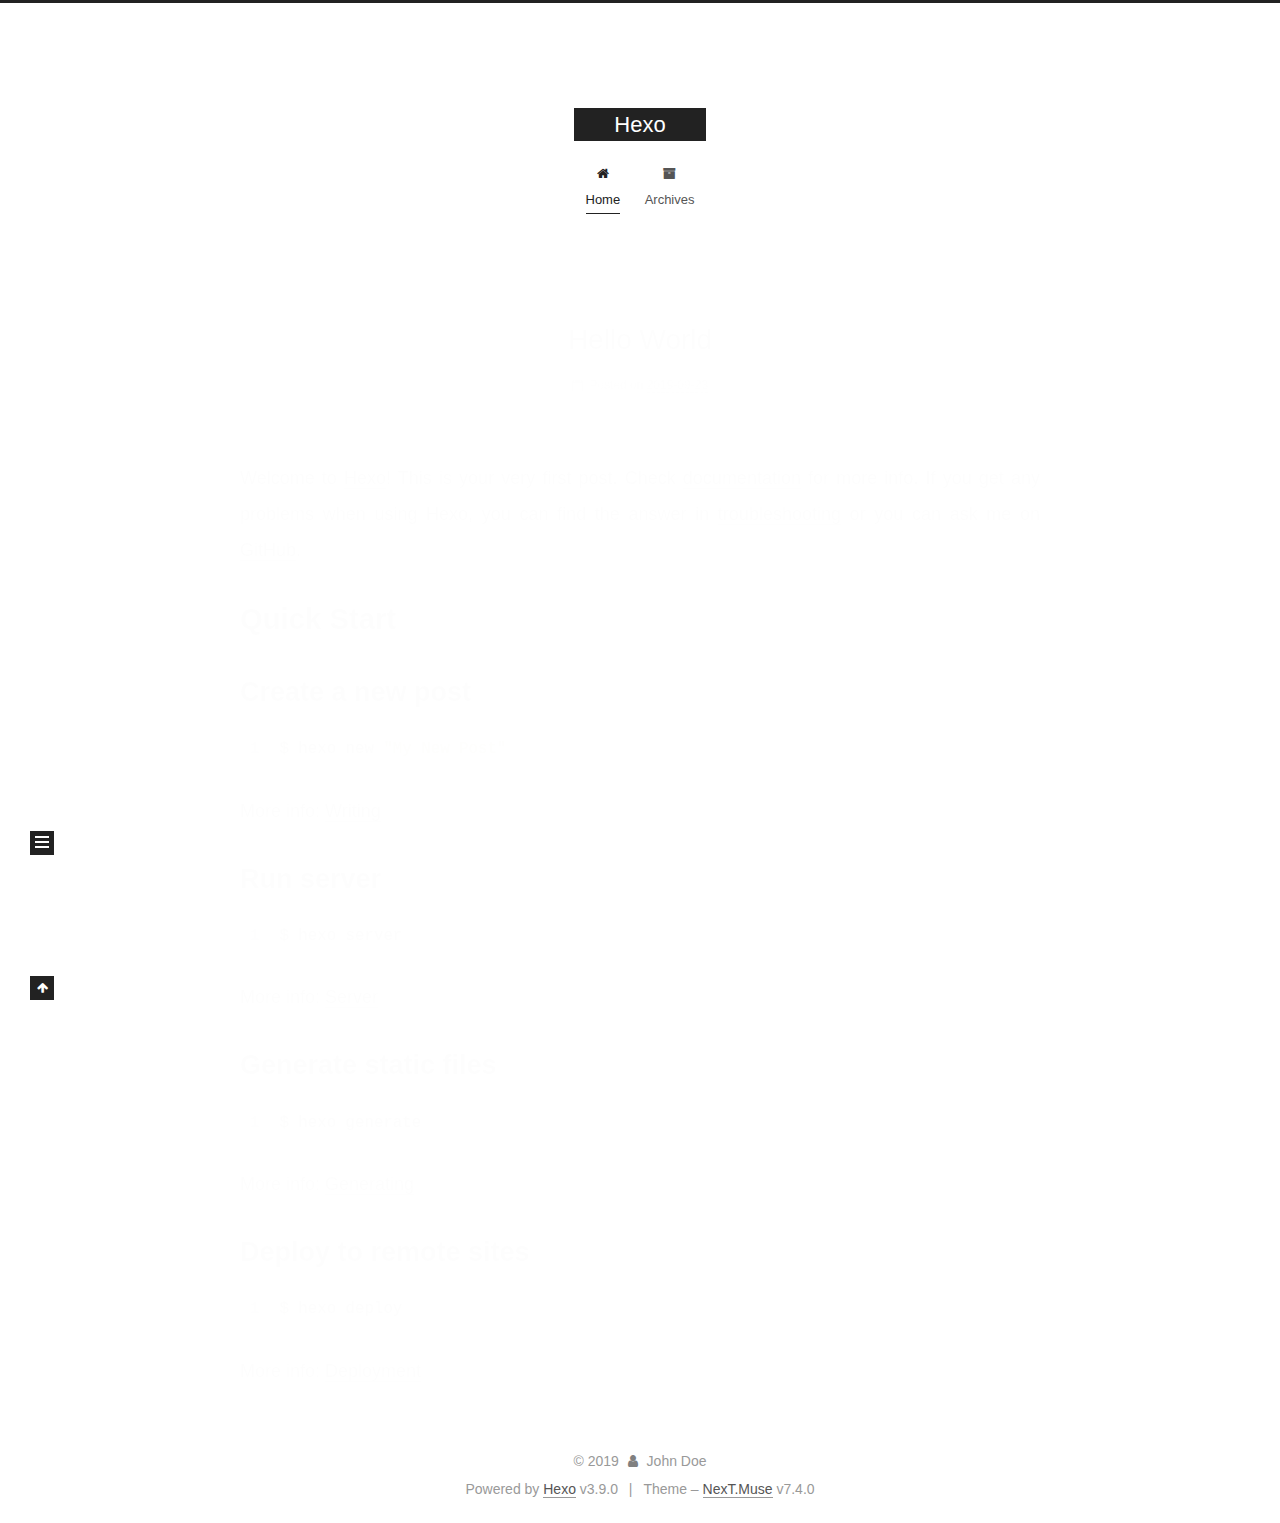
==== index.html @ 2bc9e8cb "Site updated: 2019-09-23 10:33:51" ====
<!DOCTYPE html>





<html lang="en">
<head>
  <meta charset="UTF-8">
<meta name="viewport" content="width=device-width, initial-scale=1, maximum-scale=2">
<meta name="theme-color" content="#222">
<meta name="generator" content="Hexo 3.9.0">
  <link rel="apple-touch-icon" sizes="180x180" href="/images/apple-touch-icon-next.png?v=7.4.0">
  <link rel="icon" type="image/png" sizes="32x32" href="/images/favicon-32x32-next.png?v=7.4.0">
  <link rel="icon" type="image/png" sizes="16x16" href="/images/favicon-16x16-next.png?v=7.4.0">
  <link rel="mask-icon" href="/images/logo.svg?v=7.4.0" color="#222">

<link rel="stylesheet" href="/css/main.css?v=7.4.0">


<link rel="stylesheet" href="/lib/font-awesome/css/font-awesome.min.css?v=4.7.0">


<script id="hexo-configurations">
  var NexT = window.NexT || {};
  var CONFIG = {
    root: '/',
    scheme: 'Muse',
    version: '7.4.0',
    exturl: false,
    sidebar: {"position":"left","display":"post","offset":12,"onmobile":false},
    copycode: {"enable":false,"show_result":false,"style":null},
    back2top: {"enable":true,"sidebar":false,"scrollpercent":false},
    bookmark: {"enable":false,"color":"#222","save":"auto"},
    fancybox: false,
    mediumzoom: false,
    lazyload: false,
    pangu: false,
    algolia: {
      appID: '',
      apiKey: '',
      indexName: '',
      hits: {"per_page":10},
      labels: {"input_placeholder":"Search for Posts","hits_empty":"We didn't find any results for the search: ${query}","hits_stats":"${hits} results found in ${time} ms"}
    },
    localsearch: {"enable":false,"trigger":"auto","top_n_per_article":1,"unescape":false,"preload":false},
    path: '',
    motion: {"enable":true,"async":false,"transition":{"post_block":"fadeIn","post_header":"slideDownIn","post_body":"slideDownIn","coll_header":"slideLeftIn","sidebar":"slideUpIn"}},
    translation: {
      copy_button: 'Copy',
      copy_success: 'Copied',
      copy_failure: 'Copy failed'
    },
    sidebarPadding: 40
  };
</script>

  <meta property="og:type" content="website">
<meta property="og:title" content="Hexo">
<meta property="og:url" content="http://yoursite.com/index.html">
<meta property="og:site_name" content="Hexo">
<meta property="og:locale" content="en">
<meta name="twitter:card" content="summary">
<meta name="twitter:title" content="Hexo">
  <link rel="canonical" href="http://yoursite.com/">


<script id="page-configurations">
  // https://hexo.io/docs/variables.html
  CONFIG.page = {
    sidebar: "",
    isHome: true,
    isPost: false,
    isPage: false,
    isArchive: false
  };
</script>

  <title>Hexo</title>
  








  <noscript>
  <style>
  .use-motion .brand,
  .use-motion .menu-item,
  .sidebar-inner,
  .use-motion .post-block,
  .use-motion .pagination,
  .use-motion .comments,
  .use-motion .post-header,
  .use-motion .post-body,
  .use-motion .collection-header { opacity: initial; }

  .use-motion .logo,
  .use-motion .site-title,
  .use-motion .site-subtitle {
    opacity: initial;
    top: initial;
  }

  .use-motion .logo-line-before i { left: initial; }
  .use-motion .logo-line-after i { right: initial; }
  </style>
</noscript>

</head>

<body itemscope itemtype="http://schema.org/WebPage" lang="en">
  <div class="container use-motion">
    <div class="headband"></div>

    <header id="header" class="header" itemscope itemtype="http://schema.org/WPHeader">
      <div class="header-inner"><div class="site-brand-container">
  <div class="site-meta">

    <div>
      <a href="/" class="brand" rel="start">
        <span class="logo-line-before"><i></i></span>
        <span class="site-title">Hexo</span>
        <span class="logo-line-after"><i></i></span>
      </a>
    </div>
  </div>

  <div class="site-nav-toggle">
    <button aria-label="Toggle navigation bar">
      <span class="btn-bar"></span>
      <span class="btn-bar"></span>
      <span class="btn-bar"></span>
    </button>
  </div>
</div>


<nav class="site-nav">
  
  <ul id="menu" class="menu">
      
      
      
        
        <li class="menu-item menu-item-home">
      
    

    <a href="/" rel="section"><i class="menu-item-icon fa fa-fw fa-home"></i> <br>Home</a>

  </li>
      
      
      
        
        <li class="menu-item menu-item-archives">
      
    

    <a href="/archives/" rel="section"><i class="menu-item-icon fa fa-fw fa-archive"></i> <br>Archives</a>

  </li>
  </ul>

    

</nav>
</div>
    </header>

    
  <div class="back-to-top">
    <i class="fa fa-arrow-up"></i>
    <span>0%</span>
  </div>


    <main id="main" class="main">
      <div class="main-inner">
        <div class="content-wrap">
          <div id="content" class="content">
            
  <div id="posts" class="posts-expand">
        <article itemscope itemtype="http://schema.org/Article">
  
  
  
  <div class="post-block home">
    <link itemprop="mainEntityOfPage" href="http://yoursite.com/2019/09/23/hello-world/">

    <span hidden itemprop="author" itemscope itemtype="http://schema.org/Person">
      <meta itemprop="name" content="John Doe">
      <meta itemprop="description" content="">
      <meta itemprop="image" content="/images/avatar.gif">
    </span>

    <span hidden itemprop="publisher" itemscope itemtype="http://schema.org/Organization">
      <meta itemprop="name" content="Hexo">
    </span>
      <header class="post-header">
        <h1 class="post-title" itemprop="name headline">
            
            <a href="/2019/09/23/hello-world/" class="post-title-link" itemprop="url">Hello World</a>
          
        </h1>

        <div class="post-meta">
            <span class="post-meta-item">
              <span class="post-meta-item-icon">
                <i class="fa fa-calendar-o"></i>
              </span>
              <span class="post-meta-item-text">Posted on</span>

              
                
              

              <time title="Created: 2019-09-23 09:35:13" itemprop="dateCreated datePublished" datetime="2019-09-23T09:35:13+08:00">2019-09-23</time>
            </span>
          

          

        </div>
      </header>

    
    
    
    <div class="post-body" itemprop="articleBody">

      
          <p>Welcome to <a href="https://hexo.io/" target="_blank" rel="noopener">Hexo</a>! This is your very first post. Check <a href="https://hexo.io/docs/" target="_blank" rel="noopener">documentation</a> for more info. If you get any problems when using Hexo, you can find the answer in <a href="https://hexo.io/docs/troubleshooting.html" target="_blank" rel="noopener">troubleshooting</a> or you can ask me on <a href="https://github.com/hexojs/hexo/issues" target="_blank" rel="noopener">GitHub</a>.</p>
<h2 id="Quick-Start"><a href="#Quick-Start" class="headerlink" title="Quick Start"></a>Quick Start</h2><h3 id="Create-a-new-post"><a href="#Create-a-new-post" class="headerlink" title="Create a new post"></a>Create a new post</h3><figure class="highlight bash"><table><tr><td class="gutter"><pre><span class="line">1</span><br></pre></td><td class="code"><pre><span class="line">$ hexo new <span class="string">"My New Post"</span></span><br></pre></td></tr></table></figure>

<p>More info: <a href="https://hexo.io/docs/writing.html" target="_blank" rel="noopener">Writing</a></p>
<h3 id="Run-server"><a href="#Run-server" class="headerlink" title="Run server"></a>Run server</h3><figure class="highlight bash"><table><tr><td class="gutter"><pre><span class="line">1</span><br></pre></td><td class="code"><pre><span class="line">$ hexo server</span><br></pre></td></tr></table></figure>

<p>More info: <a href="https://hexo.io/docs/server.html" target="_blank" rel="noopener">Server</a></p>
<h3 id="Generate-static-files"><a href="#Generate-static-files" class="headerlink" title="Generate static files"></a>Generate static files</h3><figure class="highlight bash"><table><tr><td class="gutter"><pre><span class="line">1</span><br></pre></td><td class="code"><pre><span class="line">$ hexo generate</span><br></pre></td></tr></table></figure>

<p>More info: <a href="https://hexo.io/docs/generating.html" target="_blank" rel="noopener">Generating</a></p>
<h3 id="Deploy-to-remote-sites"><a href="#Deploy-to-remote-sites" class="headerlink" title="Deploy to remote sites"></a>Deploy to remote sites</h3><figure class="highlight bash"><table><tr><td class="gutter"><pre><span class="line">1</span><br></pre></td><td class="code"><pre><span class="line">$ hexo deploy</span><br></pre></td></tr></table></figure>

<p>More info: <a href="https://hexo.io/docs/deployment.html" target="_blank" rel="noopener">Deployment</a></p>

        
      
    </div>

    
    
    
      <footer class="post-footer">
          <div class="post-eof"></div>
        
      </footer>
  </div>
  
  
  
  </article>

    
  </div>

  


          </div>
          

        </div>
          
  
  <div class="sidebar-toggle">
    <div class="sidebar-toggle-line-wrap">
      <span class="sidebar-toggle-line sidebar-toggle-line-first"></span>
      <span class="sidebar-toggle-line sidebar-toggle-line-middle"></span>
      <span class="sidebar-toggle-line sidebar-toggle-line-last"></span>
    </div>
  </div>

  <aside class="sidebar">
    <div class="sidebar-inner">

      <ul class="sidebar-nav motion-element">
        <li class="sidebar-nav-toc">
          Table of Contents
        </li>
        <li class="sidebar-nav-overview">
          Overview
        </li>
      </ul>

      <!--noindex-->
      <div class="post-toc-wrap sidebar-panel">
      </div>
      <!--/noindex-->

      <div class="site-overview-wrap sidebar-panel">
        <div class="site-author motion-element" itemprop="author" itemscope itemtype="http://schema.org/Person">
  <p class="site-author-name" itemprop="name">John Doe</p>
  <div class="site-description" itemprop="description"></div>
</div>
  <nav class="site-state motion-element">
      <div class="site-state-item site-state-posts">
        
          <a href="/archives/">
        
          <span class="site-state-item-count">1</span>
          <span class="site-state-item-name">posts</span>
        </a>
      </div>
    
  </nav>



      </div>

    </div>
  </aside>
  <div id="sidebar-dimmer"></div>


      </div>
    </main>

    <footer id="footer" class="footer">
      <div class="footer-inner">
        <div class="copyright">&copy; <span itemprop="copyrightYear">2019</span>
  <span class="with-love" id="animate">
    <i class="fa fa-user"></i>
  </span>
  <span class="author" itemprop="copyrightHolder">John Doe</span>
</div>
  <div class="powered-by">Powered by <a href="https://hexo.io" class="theme-link" rel="noopener" target="_blank">Hexo</a> v3.9.0</div>
  <span class="post-meta-divider">|</span>
  <div class="theme-info">Theme – <a href="https://theme-next.org" class="theme-link" rel="noopener" target="_blank">NexT.Muse</a> v7.4.0</div>

        












        
      </div>
    </footer>
  </div>

  


  <script src="/lib/anime.min.js?v=3.1.0"></script>
  <script src="/lib/velocity/velocity.min.js?v=1.2.1"></script>
  <script src="/lib/velocity/velocity.ui.min.js?v=1.2.1"></script>
<script src="/js/utils.js?v=7.4.0"></script><script src="/js/motion.js?v=7.4.0"></script>
<script src="/js/schemes/muse.js?v=7.4.0"></script>
<script src="/js/next-boot.js?v=7.4.0"></script>



  





















  

  

  

</body>
</html>
---- css/main.css ----
html {
  line-height: 1.15; /* 1 */
  -webkit-text-size-adjust: 100%; /* 2 */
}
body {
  margin: 0;
}
main {
  display: block;
}
h1 {
  font-size: 2em;
  margin: 0.67em 0;
}
hr {
  box-sizing: content-box; /* 1 */
  height: 0; /* 1 */
  overflow: visible; /* 2 */
}
pre {
  font-family: monospace, monospace; /* 1 */
  font-size: 1em; /* 2 */
}
a {
  background-color: transparent;
}
abbr[title] {
  border-bottom: none; /* 1 */
  text-decoration: underline; /* 2 */
  text-decoration: underline dotted; /* 2 */
}
b,
strong {
  font-weight: bolder;
}
code,
kbd,
samp {
  font-family: monospace, monospace; /* 1 */
  font-size: 1em; /* 2 */
}
small {
  font-size: 80%;
}
sub,
sup {
  font-size: 75%;
  line-height: 0;
  position: relative;
  vertical-align: baseline;
}
sub {
  bottom: -0.25em;
}
sup {
  top: -0.5em;
}
img {
  border-style: none;
}
button,
input,
optgroup,
select,
textarea {
  font-family: inherit; /* 1 */
  font-size: 100%; /* 1 */
  line-height: 1.15; /* 1 */
  margin: 0; /* 2 */
}
button,
input {
/* 1 */
  overflow: visible;
}
button,
select {
/* 1 */
  text-transform: none;
}
button,
[type='button'],
[type='reset'],
[type='submit'] {
  -webkit-appearance: button;
}
button::-moz-focus-inner,
[type='button']::-moz-focus-inner,
[type='reset']::-moz-focus-inner,
[type='submit']::-moz-focus-inner {
  border-style: none;
  padding: 0;
}
button:-moz-focusring,
[type='button']:-moz-focusring,
[type='reset']:-moz-focusring,
[type='submit']:-moz-focusring {
  outline: 1px dotted ButtonText;
}
fieldset {
  padding: 0.35em 0.75em 0.625em;
}
legend {
  box-sizing: border-box; /* 1 */
  color: inherit; /* 2 */
  display: table; /* 1 */
  max-width: 100%; /* 1 */
  padding: 0; /* 3 */
  white-space: normal; /* 1 */
}
progress {
  vertical-align: baseline;
}
textarea {
  overflow: auto;
}
[type='checkbox'],
[type='radio'] {
  box-sizing: border-box; /* 1 */
  padding: 0; /* 2 */
}
[type='number']::-webkit-inner-spin-button,
[type='number']::-webkit-outer-spin-button {
  height: auto;
}
[type='search'] {
  outline-offset: -2px; /* 2 */
  -webkit-appearance: textfield; /* 1 */
}
[type='search']::-webkit-search-decoration {
  -webkit-appearance: none;
}
::-webkit-file-upload-button {
  font: inherit; /* 2 */
  -webkit-appearance: button; /* 1 */
}
details {
  display: block;
}
summary {
  display: list-item;
}
template {
  display: none;
}
[hidden] {
  display: none;
}
::selection {
  background: #262a30;
  color: #fff;
}
body {
  background: #fff;
  color: #555;
  font-family: 'Lato', "PingFang SC", "Microsoft YaHei", sans-serif;
  font-size: 1em;
  line-height: 2;
}
@media (max-width: 991px) {
  body {
    padding-right: 0;
  }
}
h1,
h2,
h3,
h4,
h5,
h6 {
  font-family: 'Lato', "PingFang SC", "Microsoft YaHei", sans-serif;
  font-weight: bold;
  line-height: 1.5;
  margin: 20px 0 15px;
  padding: 0;
}
h1 {
  font-size: 1.75em;
}
h2 {
  font-size: 1.625em;
}
h3 {
  font-size: 1.5em;
}
h4 {
  font-size: 1.375em;
}
h5 {
  font-size: 1.25em;
}
h6 {
  font-size: 1.125em;
}
p {
  margin: 0 0 20px 0;
}
a,
span.exturl {
  overflow-wrap: break-word;
  word-wrap: break-word;
  background-color: transparent;
  border-bottom: 1px solid #999;
  color: #555;
  outline: none;
  text-decoration: none;
  cursor: pointer;
}
a:hover,
span.exturl:hover {
  border-bottom-color: #222;
  color: #222;
}
iframe,
img,
video {
  display: block;
  margin-left: auto;
  margin-right: auto;
  max-width: 100%;
}
hr {
  background-color: #ddd;
  background-image: repeating-linear-gradient(-45deg, #fff, #fff 4px, transparent 4px, transparent 8px);
  border: 0;
  height: 3px;
  margin: 40px 0;
}
blockquote {
  border-left: 4px solid #ddd;
  color: #666;
  margin: 0;
  padding: 0 15px;
}
blockquote cite::before {
  content: '-';
  padding: 0 5px;
}
dt {
  font-weight: 700;
}
dd {
  margin: 0;
  padding: 0;
}
kbd {
  background-color: #f9f9f9;
  background-image: linear-gradient(top, #eee, #fff, #eee);
  border: 1px solid #ccc;
  border-radius: 0.2em;
  box-shadow: 0.1em 0.1em 0.2em rgba(0,0,0,0.1);
  font-family: inherit;
  padding: 0.1em 0.3em;
  white-space: nowrap;
}
.text-left {
  text-align: left;
}
.text-center {
  text-align: center;
}
.text-right {
  text-align: right;
}
.text-justify {
  text-align: justify;
}
.text-nowrap {
  white-space: nowrap;
}
.text-lowercase {
  text-transform: lowercase;
}
.text-uppercase {
  text-transform: uppercase;
}
.text-capitalize {
  text-transform: capitalize;
}
.center-block {
  display: block;
  margin-left: auto;
  margin-right: auto;
}
.clearfix::before,
.clearfix::after {
  content: ' ';
  display: table;
}
.clearfix::after {
  clear: both;
}
.pullquote {
  width: 45%;
}
.pullquote.left {
  float: left;
  margin-left: 5px;
  margin-right: 10px;
}
.pullquote.right {
  float: right;
  margin-left: 10px;
  margin-right: 5px;
}
.translation {
  color: #999;
  font-size: 0.875em;
  margin-top: -20px;
}
.table-container {
  -webkit-overflow-scrolling: touch;
  overflow: auto;
}
table {
  border-collapse: collapse;
  border-spacing: 0;
  font-size: 0.875em;
  margin: 0 0 20px 0;
  width: 100%;
}
table > tbody > tr:nth-of-type(odd) {
  background-color: #f9f9f9;
}
table > tbody > tr:hover {
  background-color: #f5f5f5;
}
caption,
th,
td {
  font-weight: normal;
  padding: 8px;
  text-align: left;
  vertical-align: middle;
}
th,
td {
  border: 1px solid #ddd;
  border-bottom: 3px solid #ddd;
}
th {
  font-weight: 700;
  padding-bottom: 10px;
}
td {
  border-bottom-width: 1px;
}
html,
body {
  height: 100%;
}
.container {
  min-height: 100%;
  position: relative;
}
.header-inner {
  margin: 0 auto;
  padding: 100px 0 70px;
  width: 700px;
}
@media (min-width: 1200px) {
  .container .header-inner {
    width: 800px;
  }
}
@media (min-width: 1600px) {
  .container .header-inner {
    width: 900px;
  }
}
.main-inner {
  margin: 0 auto;
  width: 700px;
}
@media (min-width: 1200px) {
  .container .main-inner {
    width: 800px;
  }
}
@media (min-width: 1600px) {
  .container .main-inner {
    width: 900px;
  }
}
.footer {
  padding: 20px 0;
}
.footer-inner {
  box-sizing: border-box;
  margin: 0 auto;
  width: 700px;
}
@media (min-width: 1200px) {
  .container .footer-inner {
    width: 800px;
  }
}
@media (min-width: 1600px) {
  .container .footer-inner {
    width: 900px;
  }
}
pre,
.highlight {
  background: #f7f7f7;
  color: #4d4d4c;
  line-height: 1.6;
  margin: 0 auto 20px;
}
pre,
code {
  font-family: consolas, Menlo, "PingFang SC", "Microsoft YaHei", monospace;
}
code {
  overflow-wrap: break-word;
  word-wrap: break-word;
  background: #eee;
  border-radius: 3px;
  color: #555;
  padding: 2px 4px;
}
pre {
  overflow: auto;
  padding: 10px;
}
pre code {
  background: none;
  color: #4d4d4c;
  font-size: 0.875em;
  padding: 0;
  text-shadow: none;
}
.highlight *::selection {
  background: #d6d6d6;
}
.highlight pre {
  border: 0;
  margin: 0;
  padding: 10px 0;
}
.highlight table {
  border: 0;
  margin: 0;
  width: auto;
}
.highlight td {
  border: 0;
  padding: 0;
}
.highlight figcaption {
  background: #eee;
  border-bottom: 1px solid #e9e9e9;
  color: #4d4d4c;
  line-height: 1em;
  margin: 0;
  padding: 0.5em;
}
.highlight figcaption::before,
.highlight figcaption::after {
  content: ' ';
  display: table;
}
.highlight figcaption::after {
  clear: both;
}
.highlight figcaption a {
  color: #4d4d4c;
  float: right;
}
.highlight figcaption a:hover {
  border-bottom-color: #4d4d4c;
}
.highlight .gutter pre {
  background-color: #eff2f3;
  color: #869194;
  padding-left: 10px;
  padding-right: 10px;
  text-align: right;
}
.highlight .code pre {
  background-color: #f7f7f7;
  padding-left: 10px;
  width: 100%;
}
.gutter {
  -moz-user-select: none;
  -ms-user-select: none;
  -webkit-user-select: none;
  user-select: none;
}
.gist table {
  width: auto;
}
.gist table td {
  border: 0;
}
pre .deletion {
  background: #fdd;
}
pre .addition {
  background: #dfd;
}
pre .meta {
  color: #eab700;
  -moz-user-select: none;
  -ms-user-select: none;
  -webkit-user-select: none;
  user-select: none;
}
pre .comment {
  color: #8e908c;
}
pre .variable,
pre .attribute,
pre .tag,
pre .name,
pre .regexp,
pre .ruby .constant,
pre .xml .tag .title,
pre .xml .pi,
pre .xml .doctype,
pre .html .doctype,
pre .css .id,
pre .css .class,
pre .css .pseudo {
  color: #c82829;
}
pre .number,
pre .preprocessor,
pre .built_in,
pre .builtin-name,
pre .literal,
pre .params,
pre .constant,
pre .command {
  color: #f5871f;
}
pre .ruby .class .title,
pre .css .rules .attribute,
pre .string,
pre .symbol,
pre .value,
pre .inheritance,
pre .header,
pre .ruby .symbol,
pre .xml .cdata,
pre .special,
pre .formula {
  color: #718c00;
}
pre .title,
pre .css .hexcolor {
  color: #3e999f;
}
pre .function,
pre .python .decorator,
pre .python .title,
pre .ruby .function .title,
pre .ruby .title .keyword,
pre .perl .sub,
pre .javascript .title,
pre .coffeescript .title {
  color: #4271ae;
}
pre .keyword,
pre .javascript .function {
  color: #8959a8;
}
.blockquote-center {
  border-left: none;
  margin: 40px 0;
  padding: 0;
  position: relative;
  text-align: center;
}
.blockquote-center::before,
.blockquote-center::after {
  background-position: 0 -6px;
  background-repeat: no-repeat;
  background-size: 22px 22px;
  content: ' ';
  display: block;
  height: 24px;
  opacity: 0.2;
  position: absolute;
  width: 100%;
}
.blockquote-center::before {
  background-image: url("../images/quote-l.svg");
  border-top: 1px solid #ccc;
  top: -20px;
}
.blockquote-center::after {
  background-image: url("../images/quote-r.svg");
  background-position: 100% 8px;
  border-bottom: 1px solid #ccc;
  bottom: -20px;
}
.blockquote-center p,
.blockquote-center div {
  text-align: center;
}
.post-body .group-picture img {
  border: 0;
  box-sizing: border-box;
  margin: 0 auto;
  padding: 0 3px;
}
.post-body .group-picture-row {
  margin-bottom: 6px;
  overflow: hidden;
}
.post-body .group-picture-column {
  float: left;
  margin-bottom: 10px;
}
.post-body .label {
  display: inline;
  padding: 0 2px;
}
.post-body .label.default {
  background-color: #f0f0f0;
}
.post-body .label.primary {
  background-color: #efe6f7;
}
.post-body .label.info {
  background-color: #e5f2f8;
}
.post-body .label.success {
  background-color: #e7f4e9;
}
.post-body .label.warning {
  background-color: #fcf6e1;
}
.post-body .label.danger {
  background-color: #fae8eb;
}
.post-body .tabs {
  margin-bottom: 20px;
}
.post-body .tabs,
.tabs-comment {
  display: block;
  padding-top: 10px;
  position: relative;
}
.post-body .tabs ul.nav-tabs,
.tabs-comment ul.nav-tabs {
  display: flex;
  flex-wrap: wrap;
  margin: 0;
  margin-bottom: -1px;
  padding: 0;
}
@media (max-width: 413px) {
  .post-body .tabs ul.nav-tabs,
  .tabs-comment ul.nav-tabs {
    display: block;
    margin-bottom: 5px;
  }
}
.post-body .tabs ul.nav-tabs li.tab,
.tabs-comment ul.nav-tabs li.tab {
  background-color: #fff;
  border-bottom: 1px solid #ddd;
  border-left: 1px solid transparent;
  border-right: 1px solid transparent;
  border-top: 3px solid transparent;
  flex-grow: 1;
  list-style-type: none;
}
@media (max-width: 413px) {
  .post-body .tabs ul.nav-tabs li.tab,
  .tabs-comment ul.nav-tabs li.tab {
    border-bottom: 1px solid transparent;
    border-left: 3px solid transparent;
    border-right: 1px solid transparent;
    border-top: 1px solid transparent;
  }
}
.post-body .tabs ul.nav-tabs li.tab a,
.tabs-comment ul.nav-tabs li.tab a {
  border-bottom: initial;
  display: block;
  line-height: 1.8em;
  outline: 0;
  padding: 0.25em 0.75em;
  text-align: center;
  transition-delay: 0s;
  transition-duration: 0.2s;
  transition-timing-function: ease-out;
}
.post-body .tabs ul.nav-tabs li.tab a i,
.tabs-comment ul.nav-tabs li.tab a i {
  width: 1.285714285714286em;
}
.post-body .tabs ul.nav-tabs li.tab.active,
.tabs-comment ul.nav-tabs li.tab.active {
  border-bottom: 1px solid transparent;
  border-left: 1px solid #ddd;
  border-right: 1px solid #ddd;
  border-top: 3px solid #fc6423;
}
@media (max-width: 413px) {
  .post-body .tabs ul.nav-tabs li.tab.active,
  .tabs-comment ul.nav-tabs li.tab.active {
    border-bottom: 1px solid #ddd;
    border-left: 3px solid #fc6423;
    border-right: 1px solid #ddd;
    border-top: 1px solid #ddd;
  }
}
.post-body .tabs ul.nav-tabs li.tab.active a,
.tabs-comment ul.nav-tabs li.tab.active a {
  color: #555;
  cursor: default;
}
.post-body .tabs .tab-content .tab-pane,
.tabs-comment .tab-content .tab-pane {
  border: 1px solid #ddd;
  padding: 20px 20px 0 20px;
}
.post-body .tabs .tab-content .tab-pane:not(.active),
.tabs-comment .tab-content .tab-pane:not(.active) {
  display: none;
}
.post-body .tabs .tab-content .tab-pane.active,
.tabs-comment .tab-content .tab-pane.active {
  display: block;
}
.post-body .note {
  margin-bottom: 20px;
  padding: 15px;
  position: relative;
  border: 1px solid #eee;
  border-left-width: 5px;
  border-radius: 3px;
}
.post-body .note h2,
.post-body .note h3,
.post-body .note h4,
.post-body .note h5,
.post-body .note h6 {
  margin-top: 0;
  border-bottom: initial;
  margin-bottom: 0;
  padding-top: 0;
}
.post-body .note p:first-child,
.post-body .note ul:first-child,
.post-body .note ol:first-child,
.post-body .note table:first-child,
.post-body .note pre:first-child,
.post-body .note blockquote:first-child,
.post-body .note img:first-child {
  margin-top: 0;
}
.post-body .note p:last-child,
.post-body .note ul:last-child,
.post-body .note ol:last-child,
.post-body .note table:last-child,
.post-body .note pre:last-child,
.post-body .note blockquote:last-child,
.post-body .note img:last-child {
  margin-bottom: 0;
}
.post-body .note.default {
  border-left-color: #777;
}
.post-body .note.default h2,
.post-body .note.default h3,
.post-body .note.default h4,
.post-body .note.default h5,
.post-body .note.default h6 {
  color: #777;
}
.post-body .note.primary {
  border-left-color: #6f42c1;
}
.post-body .note.primary h2,
.post-body .note.primary h3,
.post-body .note.primary h4,
.post-body .note.primary h5,
.post-body .note.primary h6 {
  color: #6f42c1;
}
.post-body .note.info {
  border-left-color: #428bca;
}
.post-body .note.info h2,
.post-body .note.info h3,
.post-body .note.info h4,
.post-body .note.info h5,
.post-body .note.info h6 {
  color: #428bca;
}
.post-body .note.success {
  border-left-color: #5cb85c;
}
.post-body .note.success h2,
.post-body .note.success h3,
.post-body .note.success h4,
.post-body .note.success h5,
.post-body .note.success h6 {
  color: #5cb85c;
}
.post-body .note.warning {
  border-left-color: #f0ad4e;
}
.post-body .note.warning h2,
.post-body .note.warning h3,
.post-body .note.warning h4,
.post-body .note.warning h5,
.post-body .note.warning h6 {
  color: #f0ad4e;
}
.post-body .note.danger {
  border-left-color: #d9534f;
}
.post-body .note.danger h2,
.post-body .note.danger h3,
.post-body .note.danger h4,
.post-body .note.danger h5,
.post-body .note.danger h6 {
  color: #d9534f;
}
.btn {
  background: #222;
  border: 2px solid #222;
  border-radius: 0;
  color: #fff;
  display: inline-block;
  font-size: 0.875em;
  line-height: 2;
  padding: 0 20px;
  text-decoration: none;
  transition-delay: 0s;
  transition-duration: 0.2s;
  transition-timing-function: ease-in-out;
  transition-property: background-color;
}
.btn:hover {
  background: #fff;
  border-color: #222;
  color: #222;
}
.btn + .btn {
  margin: 0 0 8px 8px;
}
.btn .fa-fw {
  text-align: left;
  width: 1.285714285714286em;
}
.btn-bar {
  background: #555;
  border-radius: 1px;
  display: block;
  height: 2px;
  width: 22px;
}
.btn-bar + .btn-bar {
  margin-top: 4px;
}
.page-number-basic,
.pagination .prev,
.pagination .next,
.pagination .page-number,
.pagination .space {
  display: inline-block;
  margin: 0 10px;
  padding: 0 11px;
  position: relative;
  top: -1px;
}
@media (max-width: 767px) {
  .page-number-basic,
  .pagination .prev,
  .pagination .next,
  .pagination .page-number,
  .pagination .space {
    margin: 0 5px;
  }
}
.pagination {
  border-top: 1px solid #eee;
  margin: 120px 0 40px;
  text-align: center;
}
.pagination .prev,
.pagination .next,
.pagination .page-number {
  border-bottom: 0;
  border-top: 1px solid #eee;
  transition-property: border-color;
  transition-delay: 0s;
  transition-duration: 0.2s;
  transition-timing-function: ease-in-out;
}
.pagination .prev:hover,
.pagination .next:hover,
.pagination .page-number:hover {
  border-top-color: #222;
}
.pagination .space {
  margin: 0;
  padding: 0;
}
.pagination .prev {
  margin-left: 0;
}
.pagination .next {
  margin-right: 0;
}
.pagination .page-number.current {
  background: #ccc;
  border-top-color: #ccc;
  color: #fff;
}
@media (max-width: 767px) {
  .pagination {
    border-top: none;
  }
  .pagination .prev,
  .pagination .next,
  .pagination .page-number {
    border-bottom: 1px solid #eee;
    border-top: 0;
    margin-bottom: 10px;
    padding: 0 10px;
  }
  .pagination .prev:hover,
  .pagination .next:hover,
  .pagination .page-number:hover {
    border-bottom-color: #222;
  }
}
.comments {
  margin: 60px 20px 0;
  overflow: hidden;
}
.comment-button-group {
  display: flex;
  flex-wrap: wrap-reverse;
  justify-content: center;
  margin: 1em 0;
}
.comment-button-group .comment-button {
  margin: 0.1em 0.2em;
}
.comment-button-group .comment-button.active {
  background: #fff;
  border-color: #222;
  color: #222;
}
.comment-position {
  display: none;
}
.comment-position.active {
  display: block;
}
.tabs-comment {
  background: #fff;
  margin-top: 4em;
  padding-top: 0;
}
.tabs-comment .comments {
  border: 0;
  box-shadow: none;
  margin-top: 0;
  padding-top: 0;
}
.back-to-top {
  background: #222;
  bottom: -100px;
  box-sizing: border-box;
  color: #fff;
  cursor: pointer;
  font-size: 12px;
  left: 30px;
  opacity: 1;
  padding: 0 6px;
  position: fixed;
  text-align: center;
  transition-property: bottom;
  z-index: 1050;
  transition-delay: 0s;
  transition-duration: 0.2s;
  transition-timing-function: ease-in-out;
  width: 24px;
}
.back-to-top span {
  display: none;
}
.back-to-top:hover {
  color: #87daff;
}
.back-to-top.back-to-top-on {
  bottom: 19px;
}
@media (max-width: 991px) {
  .back-to-top {
    left: 20px;
    opacity: 0.8;
  }
}
.header {
  background: transparent;
}
.header-inner {
  position: relative;
}
.headband {
  background: #222;
  height: 3px;
}
.site-meta {
  margin: 0;
  text-align: center;
}
@media (max-width: 767px) {
  .site-meta {
    text-align: center;
  }
}
.brand {
  background: #222;
  border-bottom: none;
  color: #fff;
  display: inline-block;
  line-height: 1.375em;
  padding: 0 40px;
  position: relative;
}
.brand:hover {
  color: #fff;
}
.logo {
  display: inline-block;
  line-height: 36px;
  margin-right: 5px;
  vertical-align: top;
}
.site-title {
  display: inline-block;
  font-family: 'Lato', "PingFang SC", "Microsoft YaHei", sans-serif;
  font-size: 1.375em;
  font-weight: normal;
  line-height: 1.5;
  vertical-align: top;
}
.site-subtitle {
  color: #999;
  font-size: 0.8125em;
  margin-top: 10px;
}
.use-motion .brand {
  opacity: 0;
}
.use-motion .logo,
.use-motion .site-title,
.use-motion .site-subtitle,
.use-motion .custom-logo-image {
  opacity: 0;
  position: relative;
  top: -10px;
}
.site-nav-toggle {
  display: none;
  left: 10px;
  position: absolute;
}
@media (max-width: 767px) {
  .site-nav-toggle {
    display: block;
  }
}
.site-nav-toggle button {
  background: transparent;
  border: 0;
  margin-top: 2px;
  padding: 9px 10px;
}
.site-nav {
  display: block;
}
@media (max-width: 767px) {
  .site-nav {
    border-top: 1px solid #ddd;
    clear: both;
    display: none;
    margin: 0 -10px;
    padding: 0 10px;
  }
}
.site-nav.site-nav-on {
  display: block;
}
.menu {
  margin-top: 20px;
  padding-left: 0;
  text-align: center;
}
.menu-item {
  display: inline-block;
  list-style: none;
  margin: 0 10px;
}
@media (max-width: 767px) {
  .menu-item {
    margin-top: 10px;
  }
}
.menu-item a,
.menu-item span.exturl {
  border-bottom: 1px solid transparent;
  display: block;
  font-size: 0.8125em;
  line-height: inherit;
  transition-property: border-color;
  transition-delay: 0s;
  transition-duration: 0.2s;
  transition-timing-function: ease-in-out;
}
.menu-item a:hover,
.menu-item span.exturl:hover {
  border-bottom-color: #222;
}
.menu-item .fa {
  margin-right: 5px;
}
.use-motion .menu-item {
  opacity: 0;
}
.post-body {
  overflow-wrap: break-word;
  word-wrap: break-word;
  font-family: 'Lato', "PingFang SC", "Microsoft YaHei", sans-serif;
}
@media (min-width: 1200px) {
  .post-body {
    font-size: 1.125em;
  }
}
@media (max-width: 767px) {
  .post-body {
    font-size: 0.875em;
  }
}
.post-body span.exturl .fa {
  font-size: 0.875em;
  margin-left: 4px;
}
.post-body .image-caption,
.post-body .figure .caption {
  color: #999;
  font-size: 0.875em;
  font-weight: bold;
  line-height: 1;
  margin: -20px auto 15px;
  text-align: center;
}
.post-sticky-flag {
  display: inline-block;
  transform: rotate(30deg);
}
.use-motion .post-block,
.use-motion .pagination,
.use-motion .comments {
  opacity: 0;
}
.use-motion .post-header {
  opacity: 0;
}
.use-motion .post-body {
  opacity: 0;
}
.use-motion .collection-header {
  opacity: 0;
}
.post-button {
  margin-top: 40px;
}
.posts-collapse {
  margin-left: 55px;
  position: relative;
  z-index: 1010;
}
@media (max-width: 767px) {
  .posts-collapse {
    margin-left: 20px;
    margin-right: 20px;
  }
}
.posts-collapse .collection-title {
  font-size: 1.125em;
  position: relative;
}
.posts-collapse .collection-title::before {
  background: #999;
  border: 1px solid #fff;
  border-radius: 50%;
  content: ' ';
  height: 10px;
  left: 0;
  margin-left: -6px;
  margin-top: -4px;
  position: absolute;
  top: 50%;
  width: 10px;
}
.posts-collapse .collection-year {
  margin: 60px 0;
  position: relative;
}
.posts-collapse .collection-year::before {
  background: #bbb;
  border-radius: 50%;
  content: ' ';
  height: 8px;
  left: 0;
  margin-left: -4px;
  margin-top: -4px;
  position: absolute;
  top: 50%;
  width: 8px;
}
.posts-collapse .collection-header {
  margin: 0 0 0 20px;
}
.posts-collapse .collection-header small {
  color: #bbb;
  margin-left: 5px;
}
.posts-collapse article {
  margin: 30px 0;
}
.posts-collapse .post-header {
  border-bottom: 1px dashed #ccc;
  position: relative;
  transition-delay: 0s;
  transition-duration: 0.2s;
  transition-timing-function: ease-in-out;
  transition-property: border;
}
.posts-collapse .post-header::before {
  background: #bbb;
  border: 1px solid #fff;
  border-radius: 50%;
  content: ' ';
  height: 6px;
  left: 0;
  margin-left: -4px;
  position: absolute;
  top: 0.75em;
  width: 6px;
  transition-delay: 0s;
  transition-duration: 0.2s;
  transition-timing-function: ease-in-out;
  transition-property: background;
}
.posts-collapse .post-header:hover {
  border-bottom-color: #666;
}
.posts-collapse .post-header:hover::before {
  background: #222;
}
.posts-collapse .post-title {
  font-size: 1em;
  font-weight: normal;
  line-height: inherit;
  margin-bottom: 0;
  margin-left: 3.75em;
}
.posts-collapse .post-title::after {
  margin-left: 3px;
  opacity: 0.6;
}
.posts-collapse .post-title a,
.posts-collapse .post-title span.exturl {
  border-bottom: none;
  color: #666;
}
.posts-collapse .post-meta {
  font-size: 0.75em;
  left: 20px;
  position: absolute;
  top: 5px;
}
.posts-collapse::after {
  background: #f5f5f5;
  content: ' ';
  height: 100%;
  left: 0;
  margin-left: -2px;
  position: absolute;
  top: 1.25em;
  width: 4px;
  z-index: -1;
}
.posts-collapse .fa-external-link {
  font-size: 0.875em;
  margin-left: 5px;
}
.post-eof {
  background: #ccc;
  height: 1px;
  margin: 80px auto 60px;
  text-align: center;
  width: 8%;
}
article:last-child .post-eof {
  display: none;
}
.posts-expand {
  padding-top: 40px;
}
@media (max-width: 767px) {
  .posts-expand {
    margin: 0 20px;
  }
}
@media (min-width: 992px) {
  .post-body {
    text-align: justify;
  }
}
@media (max-width: 991px) {
  .post-body {
    text-align: justify;
  }
}
.post-body h2,
.post-body h3,
.post-body h4,
.post-body h5,
.post-body h6 {
  padding-top: 10px;
}
.post-body h2 .header-anchor,
.post-body h3 .header-anchor,
.post-body h4 .header-anchor,
.post-body h5 .header-anchor,
.post-body h6 .header-anchor {
  border-bottom-style: none;
  color: #ccc;
  float: right;
  margin-left: 10px;
  visibility: hidden;
}
.post-body h2 .header-anchor:hover,
.post-body h3 .header-anchor:hover,
.post-body h4 .header-anchor:hover,
.post-body h5 .header-anchor:hover,
.post-body h6 .header-anchor:hover {
  color: inherit;
}
.post-body h2:hover .header-anchor,
.post-body h3:hover .header-anchor,
.post-body h4:hover .header-anchor,
.post-body h5:hover .header-anchor,
.post-body h6:hover .header-anchor {
  visibility: visible;
}
.post-body img {
  border: 1px solid #ddd;
  box-sizing: border-box;
  padding: 3px;
}
@media (max-width: 767px) {
  .post-body img {
    padding: initial;
  }
}
.post-body iframe,
.post-body img,
.post-body video {
  margin-bottom: 20px;
}
.post-body .video-container {
  height: 0;
  margin-bottom: 20px;
  overflow: hidden;
  padding-top: 75%;
  position: relative;
  width: 100%;
}
.post-body .video-container iframe,
.post-body .video-container object,
.post-body .video-container embed {
  height: 100%;
  left: 0;
  margin: 0;
  position: absolute;
  top: 0;
  width: 100%;
}
.post-gallery {
  border-collapse: separate;
  display: table;
  table-layout: fixed;
  width: 100%;
}
.post-gallery-row {
  display: table-row;
}
.post-gallery .post-gallery-img {
  border: 0;
  display: table-cell;
  text-align: center;
  vertical-align: middle;
}
.post-gallery .post-gallery-img img {
  border: 0;
  max-height: 100%;
  max-width: 100%;
}
.fancybox-close,
.fancybox-close:hover {
  border: 0;
}
.posts-expand .post-meta {
  color: #999;
  font-family: 'Lato', "PingFang SC", "Microsoft YaHei", sans-serif;
  margin: 3px 0 60px 0;
  text-align: center;
}
.posts-expand .post-meta .post-description {
  font-size: 0.875em;
  margin-top: 2px;
}
.posts-expand .post-meta time {
  border-bottom: 1px dashed #999;
  cursor: help;
}
.post-meta .post-meta-item + .post-meta-item::before {
  content: '|';
  margin: 0 0.5em;
}
.post-meta .post-meta-item {
  font-size: 0.75em;
}
.post-meta-divider {
  margin: 0 0.5em;
}
.post-meta-item-icon {
  margin-right: 3px;
}
@media (max-width: 991px) {
  .post-meta-item-icon {
    display: inline-block;
  }
}
@media (max-width: 991px) {
  .post-meta-item-text {
    display: none;
  }
}
.post-nav {
  border-top: 1px solid #eee;
  display: table;
  margin-top: 15px;
  width: 100%;
}
.post-nav-divider {
  display: table-cell;
  width: 10%;
}
.post-nav-item {
  display: table-cell;
  padding: 10px 0 0 0;
  vertical-align: top;
  width: 45%;
}
.post-nav-item a {
  border-bottom: none;
  color: #555;
  display: block;
  font-size: 0.875em;
  line-height: 1.6;
  position: relative;
}
.post-nav-item a:hover {
  border-bottom: none;
  color: #222;
}
.post-nav-item a:active {
  top: 2px;
}
.post-nav-item .fa {
  font-size: 0.75em;
  margin-right: 5px;
}
.post-nav-next a {
  padding-left: 5px;
}
.post-nav-prev {
  text-align: right;
}
.post-nav-prev a {
  padding-right: 5px;
}
.post-nav-prev .fa {
  margin-left: 5px;
}
.rtl.post-body p,
.rtl.post-body a,
.rtl.post-body h1,
.rtl.post-body h2,
.rtl.post-body h3,
.rtl.post-body h4,
.rtl.post-body h5,
.rtl.post-body h6,
.rtl.post-body li,
.rtl.post-body ul,
.rtl.post-body ol {
  direction: rtl;
  font-family: UKIJ Ekran;
}
.rtl.post-title {
  font-family: UKIJ Ekran;
}
.post-tags {
  margin-top: 40px;
  text-align: center;
}
.post-tags a {
  display: inline-block;
  font-size: 0.8125em;
  margin-right: 10px;
}
.posts-expand .post-title {
  overflow-wrap: break-word;
  word-wrap: break-word;
  font-weight: 400;
  margin: initial;
  text-align: center;
}
.posts-expand .post-title-link {
  border-bottom: none;
  color: #555;
  display: inline-block;
  line-height: 1.2;
  position: relative;
  vertical-align: top;
}
.posts-expand .post-title-link::before {
  background-color: #000;
  bottom: 0;
  content: '';
  height: 2px;
  left: 0;
  position: absolute;
  transform: scaleX(0);
  visibility: hidden;
  width: 100%;
  transition-delay: 0s;
  transition-duration: 0.2s;
  transition-timing-function: ease-in-out;
}
.posts-expand .post-title-link:hover::before {
  transform: scaleX(1);
  visibility: visible;
}
.posts-expand .post-title-link .fa {
  font-size: 0.875em;
  margin-left: 5px;
}
.post-widgets {
  border-top: 1px solid #eee;
  margin-top: 15px;
  text-align: center;
}
.wp_rating {
  height: 20px;
  line-height: 20px;
  margin-top: 10px;
  padding-top: 6px;
  text-align: center;
}
.social-like {
  display: flex;
  font-size: 0.875em;
  justify-content: center;
  text-align: center;
}
.vk_like {
  align-self: center;
  height: 21px;
  padding-top: 7px;
  width: 85px;
}
.fb_like {
  align-self: center;
  height: 30px;
}
.sidebar {
  background: #222;
  bottom: 0;
  box-shadow: inset 0 2px 6px #000;
  position: fixed;
  top: 0;
  z-index: 1040;
}
.sidebar a,
.sidebar span.exturl {
  border-bottom-color: #555;
  color: #999;
}
.sidebar a:hover,
.sidebar span.exturl:hover {
  border-bottom-color: #eee;
  color: #eee;
}
@media (max-width: 991px) {
  .sidebar {
    display: none;
  }
}
.sidebar-inner {
  color: #999;
  padding: 20px 10px;
  text-align: center;
}
.site-overview-wrap {
  overflow-x: hidden;
  overflow-y: auto;
}
.cc-license {
  margin-top: 10px;
  text-align: center;
}
.cc-license .cc-opacity {
  border-bottom: none;
  opacity: 0.7;
}
.cc-license .cc-opacity:hover {
  opacity: 0.9;
}
.cc-license img {
  display: inline-block;
}
.site-author-image {
  border: 2px solid #333;
  display: block;
  height: auto;
  margin: 0 auto;
  max-width: 96px;
  padding: 2px;
}
.site-author-name {
  color: #f5f5f5;
  font-weight: normal;
  margin: 5px 0 0;
  text-align: center;
}
.site-description {
  color: #999;
  font-size: 1em;
  margin-top: 5px;
  text-align: center;
}
.links-of-author {
  margin-top: 20px;
}
.links-of-author a,
.links-of-author span.exturl {
  border-bottom-color: #555;
  display: inline-block;
  font-size: 0.8125em;
  margin-bottom: 10px;
  margin-right: 10px;
  vertical-align: middle;
}
.links-of-author a::before,
.links-of-author span.exturl::before {
  background: #e29587;
  border-radius: 50%;
  content: ' ';
  display: inline-block;
  height: 4px;
  margin-right: 3px;
  vertical-align: middle;
  width: 4px;
}
.feed-link,
.chat {
  margin-top: 10px;
}
.feed-link a,
.chat a {
  border: 1px solid #fc6423;
  border-radius: 4px;
  color: #fc6423;
  display: inline-block;
  padding: 0 15px;
}
.feed-link a .fa,
.chat a .fa {
  margin-right: 5px;
}
.feed-link a:hover,
.chat a:hover {
  background: #fc6423;
  border: 1px solid #fc6423;
  color: #fff;
}
.feed-link a:hover .fa,
.chat a:hover .fa {
  color: #fff;
}
.links-of-blogroll {
  font-size: 0.8125em;
  margin-top: 10px;
}
.links-of-blogroll-title {
  font-size: 0.875em;
  font-weight: 600;
  margin-top: 0;
}
.links-of-blogroll-list {
  list-style: none;
  margin: 0;
  padding: 0;
}
.links-of-blogroll-item {
  padding: 2px 10px;
}
.links-of-blogroll-item a,
.links-of-blogroll-item span.exturl {
  box-sizing: border-box;
  display: inline-block;
  max-width: 280px;
  overflow: hidden;
  text-overflow: ellipsis;
  white-space: nowrap;
}
#sidebar-dimmer {
  display: none;
}
@media (max-width: 767px) {
  #sidebar-dimmer {
    background: #000;
    display: block;
    height: 100%;
    left: 100%;
    opacity: 0;
    position: fixed;
    top: 0;
    width: 100%;
    z-index: 1020;
  }
  .sidebar-active + #sidebar-dimmer {
    opacity: 0.7;
    transform: translateX(-100%);
    transition: opacity 0.5s;
  }
}
.sidebar-nav {
  margin: 0 0 20px;
  padding-left: 0;
}
.sidebar-nav li {
  border-bottom: 1px solid transparent;
  color: #555;
  cursor: pointer;
  display: inline-block;
  font-size: 0.875em;
}
.sidebar-nav li.sidebar-nav-overview {
  margin-left: 10px;
}
.sidebar-nav li:hover {
  color: #f5f5f5;
}
.sidebar-nav .sidebar-nav-active {
  border-bottom-color: #87daff;
  color: #87daff;
}
.sidebar-nav .sidebar-nav-active:hover {
  color: #87daff;
}
.sidebar-panel {
  display: none;
}
.sidebar-panel-active {
  display: block;
}
.sidebar-toggle {
  background: #222;
  bottom: 45px;
  cursor: pointer;
  height: 14px;
  left: 30px;
  line-height: 0;
  padding: 5px;
  position: fixed;
  width: 14px;
  z-index: 1050;
}
@media (max-width: 991px) {
  .sidebar-toggle {
    left: 20px;
    opacity: 0.8;
    display: none;
  }
}
.sidebar-toggle-line {
  background: #fff;
  display: inline-block;
  height: 2px;
  margin-top: 3px;
  position: relative;
  transition: all 0.4s;
  vertical-align: top;
  width: 100%;
}
.sidebar-toggle-line:first-child {
  margin-top: 0;
}
.sidebar-toggle:hover .sidebar-toggle-line {
  background: #87daff;
}
.post-toc-wrap {
  overflow-x: hidden;
  overflow-y: auto;
}
.post-toc {
  font-size: 0.875em;
}
.post-toc ol {
  list-style: none;
  margin: 0;
  padding: 0 2px 5px 10px;
  text-align: left;
}
.post-toc ol > ol {
  padding-left: 0;
}
.post-toc ol a {
  transition-delay: 0s;
  transition-duration: 0.2s;
  transition-timing-function: ease-in-out;
  border-bottom-color: #555;
  color: #999;
  transition-property: all;
}
.post-toc ol a:hover {
  border-bottom-color: #ccc;
  color: #ccc;
}
.post-toc .nav-item {
  overflow: hidden;
  text-overflow: ellipsis;
  white-space: nowrap;
  line-height: 1.8;
}
.post-toc .nav .nav-child {
  display: none;
}
.post-toc .nav .active > .nav-child {
  display: block;
}
.post-toc .nav .active-current > .nav-child {
  display: block;
}
.post-toc .nav .active-current > .nav-child > .nav-item {
  display: block;
}
.post-toc .nav .active > a {
  border-bottom-color: #87daff;
  color: #87daff;
}
.post-toc .nav .active-current > a {
  color: #87daff;
}
.post-toc .nav .active-current > a:hover {
  color: #87daff;
}
.site-state {
  display: flex;
  justify-content: center;
  line-height: 1.4;
  margin-top: 10px;
  overflow: hidden;
  text-align: center;
  white-space: nowrap;
}
.site-state-item {
  border-left: 1px solid #333;
  padding: 0 15px;
}
.site-state-item:first-child {
  border-left: none;
}
.site-state-item a {
  border-bottom: none;
}
.site-state-item-count {
  color: inherit;
  display: block;
  font-size: 1.25em;
  font-weight: 600;
  text-align: center;
}
.site-state-item-name {
  color: inherit;
  font-size: 0.875em;
}
.footer {
  color: #999;
  font-size: 0.875em;
}
.footer.footer-fixed {
  bottom: 0;
  left: 0;
  position: absolute;
  right: 0;
}
.footer img {
  border: 0;
}
.footer-inner {
  text-align: center;
}
.with-love {
  color: #808080;
  display: inline-block;
  margin: 0 5px;
}
.powered-by,
.theme-info {
  display: inline-block;
}
@-moz-keyframes iconAnimate {
  0%, 100% {
    transform: scale(1);
  }
  10%, 30% {
    transform: scale(0.9);
  }
  20%, 40%, 60%, 80% {
    transform: scale(1.1);
  }
  50%, 70% {
    transform: scale(1.1);
  }
}
@-webkit-keyframes iconAnimate {
  0%, 100% {
    transform: scale(1);
  }
  10%, 30% {
    transform: scale(0.9);
  }
  20%, 40%, 60%, 80% {
    transform: scale(1.1);
  }
  50%, 70% {
    transform: scale(1.1);
  }
}
@-o-keyframes iconAnimate {
  0%, 100% {
    transform: scale(1);
  }
  10%, 30% {
    transform: scale(0.9);
  }
  20%, 40%, 60%, 80% {
    transform: scale(1.1);
  }
  50%, 70% {
    transform: scale(1.1);
  }
}
@keyframes iconAnimate {
  0%, 100% {
    transform: scale(1);
  }
  10%, 30% {
    transform: scale(0.9);
  }
  20%, 40%, 60%, 80% {
    transform: scale(1.1);
  }
  50%, 70% {
    transform: scale(1.1);
  }
}
.category-all-page .category-all-title {
  text-align: center;
}
.category-all-page .category-all {
  margin-top: 20px;
}
.category-all-page .category-list {
  list-style: none;
  margin: 0;
  padding: 0;
}
.category-all-page .category-list-item {
  margin: 5px 10px;
}
.category-all-page .category-list-count {
  color: #bbb;
}
.category-all-page .category-list-count::before {
  content: ' (';
  display: inline;
}
.category-all-page .category-list-count::after {
  content: ') ';
  display: inline;
}
.category-all-page .category-list-child {
  padding-left: 10px;
}
#event-list {
  padding: 0px;
}
#event-list hr {
  background: #222;
  margin: 20px 0 45px 0;
}
#event-list hr::after {
  background: #222;
  color: #fff;
  content: 'NOW';
  display: inline-block;
  font-weight: bold;
  padding: 0 5px;
  text-align: right;
}
#event-list li.event {
  background: #f9f9f9;
  margin: 20px 0;
  min-height: 40px;
  padding-left: 10px;
}
#event-list li.event h2.event-summary {
  margin: 0;
  padding-bottom: 3px;
}
#event-list li.event h2.event-summary::before {
  color: #bbb;
  content: '\f111';
  display: inline-block;
  font-family: 'FontAwesome';
  font-size: 10px;
  margin-right: 25px;
  vertical-align: middle;
}
#event-list li.event span.event-relative-time {
  color: #bbb;
  display: inline-block;
  font-size: 12px;
  font-weight: 400;
  padding-left: 12px;
}
#event-list li.event span.event-details {
  color: #bbb;
  display: block;
  line-height: 18px;
  margin-left: 56px;
  padding-bottom: 6px;
  padding-top: 3px;
  text-indent: -24px;
}
#event-list li.event span.event-details::before {
  color: #bbb;
  display: inline-block;
  font-family: FontAwesome;
  margin-right: 9px;
  text-align: center;
  text-indent: 0;
  width: 14px;
}
#event-list li.event span.event-details.event-location::before {
  content: '\f041';
}
#event-list li.event span.event-details.event-duration::before {
  content: '\f017';
}
#event-list li.event-past {
  background: #fcfcfc;
  padding: 15px 0 15px 10px;
}
#event-list li.event-past > * {
  opacity: 0.9;
}
#event-list li.event-past h2.event-summary {
  color: #bbb;
}
#event-list li.event-past h2.event-summary::before {
  color: #dfdfdf;
}
#event-list li.event-now {
  background: #222;
  color: #fff;
  padding: 15px 0 15px 10px;
}
#event-list li.event-now h2.event-summary::before {
  animation: dot-flash 1s alternate infinite ease-in-out;
  color: #fff;
}
#event-list li.event-now * {
  color: #fff !important;
}
#event-list li.event-future {
  background: #222;
  color: #fff;
  padding: 15px 0 15px 10px;
}
#event-list li.event-future h2.event-summary::before {
  animation: dot-flash 1s alternate infinite ease-in-out;
  color: #fff;
}
#event-list li.event-future * {
  color: #fff !important;
}
@-moz-keyframes dot-flash {
  from {
    opacity: 1;
    transform: scale(1);
  }
  to {
    opacity: 0;
    transform: scale(0.8);
  }
}
@-webkit-keyframes dot-flash {
  from {
    opacity: 1;
    transform: scale(1);
  }
  to {
    opacity: 0;
    transform: scale(0.8);
  }
}
@-o-keyframes dot-flash {
  from {
    opacity: 1;
    transform: scale(1);
  }
  to {
    opacity: 0;
    transform: scale(0.8);
  }
}
@keyframes dot-flash {
  from {
    opacity: 1;
    transform: scale(1);
  }
  to {
    opacity: 0;
    transform: scale(0.8);
  }
}
ul.breadcrumb {
  font-size: 0.75em;
  list-style: none;
  margin: 1em 0;
  padding: 0 2em;
  text-align: center;
}
ul.breadcrumb li {
  display: inline;
}
ul.breadcrumb li + li::before {
  content: '/\00a0';
  font-weight: normal;
  padding: 0.5em;
}
ul.breadcrumb li + li:last-child {
  font-weight: bold;
}
.tag-cloud {
  text-align: center;
}
.tag-cloud a {
  display: inline-block;
  margin: 10px;
}
.tag-cloud a:hover {
  color: #222 !important;
}
@media (max-width: 767px) {
  .header-inner,
  .container .main-inner,
  .footer-inner {
    width: auto;
  }
}
@media (max-width: 767px) {
  .header-inner {
    padding: 50px 0 35px;
  }
}
embed {
  display: block;
  margin: 0 auto 25px auto;
}
.custom-logo .site-meta-headline {
  text-align: center;
}
.custom-logo .brand {
  background: none;
}
.custom-logo .site-title {
  color: #222;
  margin: 10px auto 0;
}
.custom-logo .site-title a {
  border: 0;
}
.custom-logo-image {
  background: #fff;
  margin: 0 auto;
  max-width: 150px;
  padding: 5px;
}
@media (max-width: 767px) {
  .site-nav {
    background: #fff;
    border-bottom: 1px solid #ddd;
    left: 0;
    margin: 0;
    padding: 0;
    width: 100%;
    z-index: 1030;
  }
}
.site-nav-toggle {
  top: 50px;
}
@media (max-width: 767px) {
  .menu {
    text-align: left;
  }
}
.menu-item-active a,
.menu .menu-item a:hover,
.menu .menu-item span.exturl:hover {
  border-bottom-color: #222;
  color: #222;
}
@media (max-width: 767px) {
  .menu-item-active a,
  .menu .menu-item a:hover,
  .menu .menu-item span.exturl:hover {
    border-bottom: 1px dotted #ddd;
  }
}
@media (max-width: 767px) {
  .menu .menu-item {
    display: block;
    margin: 0 10px;
    vertical-align: top;
  }
}
.menu .menu-item .badge {
  background-color: #eee;
  display: inline-block;
  font-weight: 700;
  line-height: 1;
  margin-left: 5px;
  padding: 1px 4px;
  text-align: center;
  white-space: nowrap;
}
@media (max-width: 767px) {
  .menu .menu-item .badge {
    float: right;
    margin: 0.35em 0 0 0;
  }
}
@media (max-width: 767px) {
  .menu .menu-item br {
    display: none;
  }
}
@media (max-width: 767px) {
  .menu .menu-item a,
  .menu .menu-item span.exturl {
    padding: 5px 10px;
  }
}
@media (hover: none) {
  .menu .menu-item a:hover,
  .menu .menu-item span.exturl:hover {
    border-bottom-color: transparent !important;
  }
}
@media (min-width: 768px) and (max-width: 991px) {
  .menu .menu-item .fa {
    width: 100%;
  }
}
@media (min-width: 992px) {
  .menu .menu-item .fa {
    width: 100%;
  }
}
.sidebar {
  left: -320px;
}
.sidebar.sidebar-active {
  left: 0;
}
.sidebar {
  transition: all 0.4s;
  width: 320px;
}
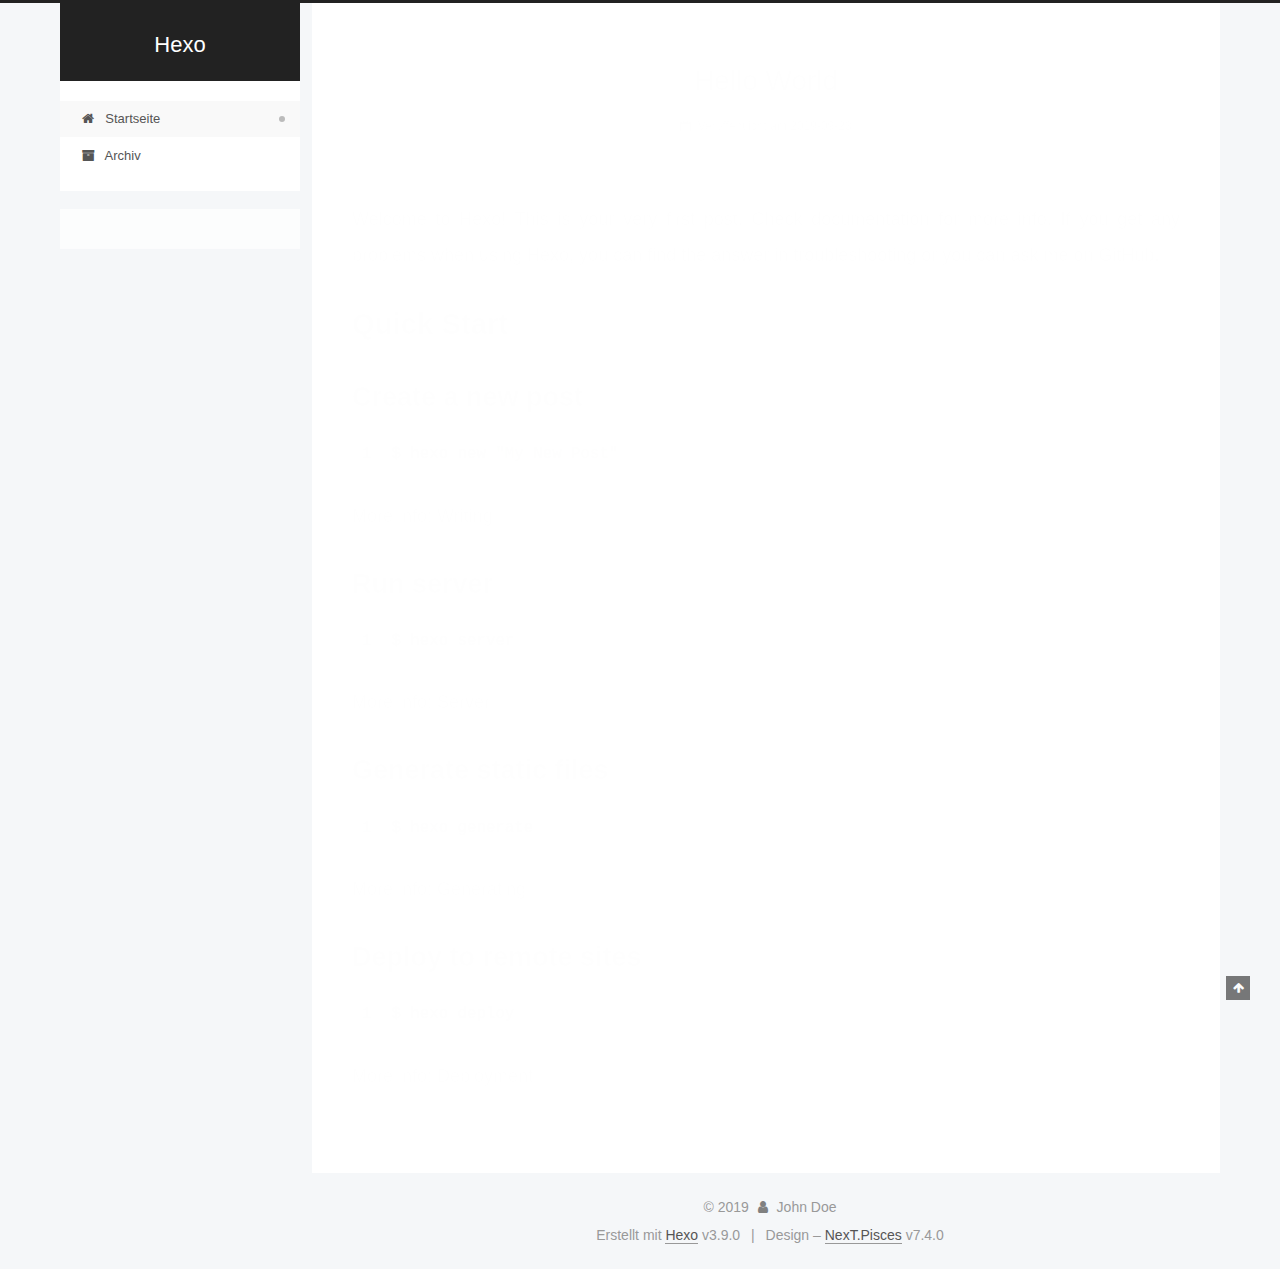
==== commit a05c451b: "Site updated: 2019-09-23 16:10:05" ====
--- a/index.html
+++ b/index.html
@@ -4,7 +4,7 @@
 
 
 
-<html lang="en">
+<html lang="zh-Hans">
 <head>
   <meta charset="UTF-8">
 <meta name="viewport" content="width=device-width, initial-scale=1, maximum-scale=2">
@@ -25,7 +25,7 @@
   var NexT = window.NexT || {};
   var CONFIG = {
     root: '/',
-    scheme: 'Muse',
+    scheme: 'Pisces',
     version: '7.4.0',
     exturl: false,
     sidebar: {"position":"left","display":"post","offset":12,"onmobile":false},
@@ -47,9 +47,9 @@
     path: '',
     motion: {"enable":true,"async":false,"transition":{"post_block":"fadeIn","post_header":"slideDownIn","post_body":"slideDownIn","coll_header":"slideLeftIn","sidebar":"slideUpIn"}},
     translation: {
-      copy_button: 'Copy',
-      copy_success: 'Copied',
-      copy_failure: 'Copy failed'
+      copy_button: 'Kopieren',
+      copy_success: 'Kopiert',
+      copy_failure: 'Kopieren fehlgeschlagen'
     },
     sidebarPadding: 40
   };
@@ -59,7 +59,7 @@
 <meta property="og:title" content="Hexo">
 <meta property="og:url" content="http://yoursite.com/index.html">
 <meta property="og:site_name" content="Hexo">
-<meta property="og:locale" content="en">
+<meta property="og:locale" content="zh-Hans">
 <meta name="twitter:card" content="summary">
 <meta name="twitter:title" content="Hexo">
   <link rel="canonical" href="http://yoursite.com/">
@@ -112,7 +112,7 @@
 
 </head>
 
-<body itemscope itemtype="http://schema.org/WebPage" lang="en">
+<body itemscope itemtype="http://schema.org/WebPage" lang="zh-Hans">
   <div class="container use-motion">
     <div class="headband"></div>
 
@@ -130,7 +130,7 @@
   </div>
 
   <div class="site-nav-toggle">
-    <button aria-label="Toggle navigation bar">
+    <button aria-label="Navigationsleiste an/ausschalten">
       <span class="btn-bar"></span>
       <span class="btn-bar"></span>
       <span class="btn-bar"></span>
@@ -150,7 +150,7 @@
       
     
 
-    <a href="/" rel="section"><i class="menu-item-icon fa fa-fw fa-home"></i> <br>Home</a>
+    <a href="/" rel="section"><i class="menu-item-icon fa fa-fw fa-home"></i> <br>Startseite</a>
 
   </li>
       
@@ -161,12 +161,10 @@
       
     
 
-    <a href="/archives/" rel="section"><i class="menu-item-icon fa fa-fw fa-archive"></i> <br>Archives</a>
+    <a href="/archives/" rel="section"><i class="menu-item-icon fa fa-fw fa-archive"></i> <br>Archiv</a>
 
   </li>
   </ul>
-
-    
 
 </nav>
 </div>
@@ -182,6 +180,8 @@
     <main id="main" class="main">
       <div class="main-inner">
         <div class="content-wrap">
+            
+
           <div id="content" class="content">
             
   <div id="posts" class="posts-expand">
@@ -213,13 +213,13 @@
               <span class="post-meta-item-icon">
                 <i class="fa fa-calendar-o"></i>
               </span>
-              <span class="post-meta-item-text">Posted on</span>
+              <span class="post-meta-item-text">Veröffentlicht am</span>
 
               
                 
               
 
-              <time title="Created: 2019-09-23 09:35:13" itemprop="dateCreated datePublished" datetime="2019-09-23T09:35:13+08:00">2019-09-23</time>
+              <time title="Erstellt: 2019-09-23 09:35:13" itemprop="dateCreated datePublished" datetime="2019-09-23T09:35:13+08:00">2019-09-23</time>
             </span>
           
 
@@ -290,10 +290,10 @@
 
       <ul class="sidebar-nav motion-element">
         <li class="sidebar-nav-toc">
-          Table of Contents
+          Inhaltsverzeichnis
         </li>
         <li class="sidebar-nav-overview">
-          Overview
+          Übersicht
         </li>
       </ul>
 
@@ -313,7 +313,7 @@
           <a href="/archives/">
         
           <span class="site-state-item-count">1</span>
-          <span class="site-state-item-name">posts</span>
+          <span class="site-state-item-name">Artikel</span>
         </a>
       </div>
     
@@ -339,9 +339,9 @@
   </span>
   <span class="author" itemprop="copyrightHolder">John Doe</span>
 </div>
-  <div class="powered-by">Powered by <a href="https://hexo.io" class="theme-link" rel="noopener" target="_blank">Hexo</a> v3.9.0</div>
+  <div class="powered-by">Erstellt mit  <a href="https://hexo.io" class="theme-link" rel="noopener" target="_blank">Hexo</a> v3.9.0</div>
   <span class="post-meta-divider">|</span>
-  <div class="theme-info">Theme – <a href="https://theme-next.org" class="theme-link" rel="noopener" target="_blank">NexT.Muse</a> v7.4.0</div>
+  <div class="theme-info">Design – <a href="https://theme-next.org" class="theme-link" rel="noopener" target="_blank">NexT.Pisces</a> v7.4.0</div>
 
         
 
@@ -368,7 +368,7 @@
   <script src="/lib/velocity/velocity.min.js?v=1.2.1"></script>
   <script src="/lib/velocity/velocity.ui.min.js?v=1.2.1"></script>
 <script src="/js/utils.js?v=7.4.0"></script><script src="/js/motion.js?v=7.4.0"></script>
-<script src="/js/schemes/muse.js?v=7.4.0"></script>
+<script src="/js/schemes/pisces.js?v=7.4.0"></script>
 <script src="/js/next-boot.js?v=7.4.0"></script>
 
 
--- a/css/main.css
+++ b/css/main.css
@@ -151,7 +151,7 @@
   color: #fff;
 }
 body {
-  background: #fff;
+  background: #f5f7f9;
   color: #555;
   font-family: 'Lato', "PingFang SC", "Microsoft YaHei", sans-serif;
   font-size: 1em;
@@ -356,30 +356,30 @@
 .header-inner {
   margin: 0 auto;
   padding: 100px 0 70px;
-  width: 700px;
+  width: calc(100% - 20px);
 }
 @media (min-width: 1200px) {
   .container .header-inner {
-    width: 800px;
+    width: 1160px;
   }
 }
 @media (min-width: 1600px) {
   .container .header-inner {
-    width: 900px;
+    width: 73%;
   }
 }
 .main-inner {
   margin: 0 auto;
-  width: 700px;
+  width: calc(100% - 20px);
 }
 @media (min-width: 1200px) {
   .container .main-inner {
-    width: 800px;
+    width: 1160px;
   }
 }
 @media (min-width: 1600px) {
   .container .main-inner {
-    width: 900px;
+    width: 73%;
   }
 }
 .footer {
@@ -388,16 +388,16 @@
 .footer-inner {
   box-sizing: border-box;
   margin: 0 auto;
-  width: 700px;
+  width: calc(100% - 20px);
 }
 @media (min-width: 1200px) {
   .container .footer-inner {
-    width: 800px;
+    width: 1160px;
   }
 }
 @media (min-width: 1600px) {
   .container .footer-inner {
-    width: 900px;
+    width: 73%;
   }
 }
 pre,
@@ -826,10 +826,10 @@
   color: #d9534f;
 }
 .btn {
-  background: #222;
-  border: 2px solid #222;
-  border-radius: 0;
-  color: #fff;
+  background: #fff;
+  border: 2px solid #555;
+  border-radius: 2px;
+  color: #555;
   display: inline-block;
   font-size: 0.875em;
   line-height: 2;
@@ -841,9 +841,9 @@
   transition-property: background-color;
 }
 .btn:hover {
-  background: #fff;
+  background: #222;
   border-color: #222;
-  color: #222;
+  color: #fff;
 }
 .btn + .btn {
   margin: 0 0 8px 8px;
@@ -949,9 +949,9 @@
   margin: 0.1em 0.2em;
 }
 .comment-button-group .comment-button.active {
-  background: #fff;
+  background: #222;
   border-color: #222;
-  color: #222;
+  color: #fff;
 }
 .comment-position {
   display: none;
@@ -978,7 +978,7 @@
   cursor: pointer;
   font-size: 12px;
   left: 30px;
-  opacity: 1;
+  opacity: 0.6;
   padding: 0 6px;
   position: fixed;
   text-align: center;
@@ -993,10 +993,10 @@
   display: none;
 }
 .back-to-top:hover {
-  color: #87daff;
+  color: #fc6423;
 }
 .back-to-top.back-to-top-on {
-  bottom: 19px;
+  bottom: 30px;
 }
 @media (max-width: 991px) {
   .back-to-top {
@@ -1050,7 +1050,7 @@
   vertical-align: top;
 }
 .site-subtitle {
-  color: #999;
+  color: #ddd;
   font-size: 0.8125em;
   margin-top: 10px;
 }
@@ -1641,23 +1641,23 @@
   display: inline-block;
 }
 .site-author-image {
-  border: 2px solid #333;
+  border: 1px solid #eee;
   display: block;
   height: auto;
   margin: 0 auto;
-  max-width: 96px;
+  max-width: 120px;
   padding: 2px;
 }
 .site-author-name {
-  color: #f5f5f5;
-  font-weight: normal;
-  margin: 5px 0 0;
+  color: #222;
+  font-weight: 600;
+  margin: 0;
   text-align: center;
 }
 .site-description {
   color: #999;
-  font-size: 1em;
-  margin-top: 5px;
+  font-size: 0.8125em;
+  margin-top: 0;
   text-align: center;
 }
 .links-of-author {
@@ -1674,7 +1674,7 @@
 }
 .links-of-author a::before,
 .links-of-author span.exturl::before {
-  background: #e29587;
+  background: #253e1c;
   border-radius: 50%;
   content: ' ';
   display: inline-block;
@@ -1771,14 +1771,14 @@
   margin-left: 10px;
 }
 .sidebar-nav li:hover {
-  color: #f5f5f5;
+  color: #fc6423;
 }
 .sidebar-nav .sidebar-nav-active {
-  border-bottom-color: #87daff;
-  color: #87daff;
+  border-bottom-color: #fc6423;
+  color: #fc6423;
 }
 .sidebar-nav .sidebar-nav-active:hover {
-  color: #87daff;
+  color: #fc6423;
 }
 .sidebar-panel {
   display: none;
@@ -1819,7 +1819,7 @@
   margin-top: 0;
 }
 .sidebar-toggle:hover .sidebar-toggle-line {
-  background: #87daff;
+  background: #fc6423;
 }
 .post-toc-wrap {
   overflow-x: hidden;
@@ -1841,13 +1841,13 @@
   transition-delay: 0s;
   transition-duration: 0.2s;
   transition-timing-function: ease-in-out;
-  border-bottom-color: #555;
-  color: #999;
+  border-bottom-color: #ccc;
+  color: #666;
   transition-property: all;
 }
 .post-toc ol a:hover {
-  border-bottom-color: #ccc;
-  color: #ccc;
+  border-bottom-color: #000;
+  color: #000;
 }
 .post-toc .nav-item {
   overflow: hidden;
@@ -1868,14 +1868,14 @@
   display: block;
 }
 .post-toc .nav .active > a {
-  border-bottom-color: #87daff;
-  color: #87daff;
+  border-bottom-color: #fc6423;
+  color: #fc6423;
 }
 .post-toc .nav .active-current > a {
-  color: #87daff;
+  color: #fc6423;
 }
 .post-toc .nav .active-current > a:hover {
-  color: #87daff;
+  color: #fc6423;
 }
 .site-state {
   display: flex;
@@ -1887,7 +1887,7 @@
   white-space: nowrap;
 }
 .site-state-item {
-  border-left: 1px solid #333;
+  border-left: 1px solid #eee;
   padding: 0 15px;
 }
 .site-state-item:first-child {
@@ -1899,13 +1899,13 @@
 .site-state-item-count {
   color: inherit;
   display: block;
-  font-size: 1.25em;
+  font-size: 1em;
   font-weight: 600;
   text-align: center;
 }
 .site-state-item-name {
-  color: inherit;
-  font-size: 0.875em;
+  color: #999;
+  font-size: 0.8125em;
 }
 .footer {
   color: #999;
@@ -2187,130 +2187,367 @@
 .tag-cloud a:hover {
   color: #222 !important;
 }
+.header {
+  margin: 0 auto;
+  position: relative;
+  width: calc(100% - 20px);
+}
+@media (min-width: 1200px) {
+  .header {
+    width: 1160px;
+  }
+}
+@media (min-width: 1600px) {
+  .header {
+    width: 73%;
+  }
+}
+@media (max-width: 991px) {
+  .header {
+    width: auto;
+  }
+}
+.header-inner {
+  background: #fff;
+  border-radius: initial;
+  box-shadow: initial;
+  overflow: hidden;
+  padding: 0;
+  position: absolute;
+  top: 0;
+  width: 240px;
+}
+@media (min-width: 1200px) {
+  .container .header-inner {
+    width: 240px;
+  }
+}
+@media (max-width: 991px) {
+  .header-inner {
+    border-radius: initial;
+    position: relative;
+    width: auto;
+  }
+}
+.main::before,
+.main::after {
+  content: ' ';
+  display: table;
+}
+.main::after {
+  clear: both;
+}
+@media (max-width: 991px) {
+  .container .main-inner {
+    width: auto;
+  }
+}
+.content-wrap {
+  background: #fff;
+  border-radius: initial;
+  box-shadow: initial;
+  box-sizing: border-box;
+  float: right;
+  min-height: 700px;
+  padding: 40px;
+  width: calc(100% - 252px);
+}
+@media (min-width: 768px) and (max-width: 991px) {
+  .content-wrap {
+    border-radius: initial;
+    padding: 20px;
+    width: 100%;
+  }
+}
 @media (max-width: 767px) {
-  .header-inner,
-  .container .main-inner,
+  .content-wrap {
+    border-radius: initial;
+    min-height: auto;
+    padding: 20px;
+    width: 100%;
+  }
+}
+.sidebar {
+  background: #f5f7f9;
+  box-shadow: none;
+  float: left;
+  position: static;
+  width: 240px;
+}
+@media (max-width: 991px) {
+  .sidebar {
+    display: none;
+  }
+}
+.sidebar-toggle {
+  display: none;
+}
+.footer-inner {
+  padding-left: 260px;
+}
+@media (max-width: 991px) {
   .footer-inner {
+    padding: 0;
     width: auto;
   }
 }
-@media (max-width: 767px) {
-  .header-inner {
-    padding: 50px 0 35px;
-  }
-}
-embed {
-  display: block;
-  margin: 0 auto 25px auto;
-}
-.custom-logo .site-meta-headline {
-  text-align: center;
-}
-.custom-logo .brand {
+.back-to-top {
+  left: auto;
+  right: 30px;
+}
+@media (max-width: 991px) {
+  .back-to-top {
+    right: 20px;
+  }
+}
+.site-brand-container {
+  position: relative;
+}
+.site-meta {
+  background: #222;
+  color: #fff;
+  padding: 20px 0;
+}
+@media (max-width: 991px) {
+  .site-meta {
+    box-shadow: 0 0 16px rgba(0,0,0,0.5);
+  }
+}
+.brand {
   background: none;
-}
-.custom-logo .site-title {
-  color: #222;
-  margin: 10px auto 0;
-}
-.custom-logo .site-title a {
-  border: 0;
+  padding: 0;
+}
+.brand:hover {
+  color: #fff;
+}
+.site-subtitle {
+  font-weight: initial;
+  margin: 10px 10px 0;
 }
 .custom-logo-image {
-  background: #fff;
-  margin: 0 auto;
-  max-width: 150px;
-  padding: 5px;
-}
-@media (max-width: 767px) {
+  margin-top: 20px;
+}
+@media (max-width: 991px) {
+  .custom-logo-image {
+    display: none;
+  }
+}
+.site-nav-toggle {
+  left: 20px;
+  top: 50%;
+  transform: translateY(-50%);
+}
+@media (min-width: 768px) and (max-width: 991px) {
+  .site-nav-toggle {
+    display: block;
+  }
+}
+.site-nav {
+  border-top: none;
+}
+@media (min-width: 768px) and (max-width: 991px) {
   .site-nav {
-    background: #fff;
-    border-bottom: 1px solid #ddd;
-    left: 0;
-    margin: 0;
-    padding: 0;
-    width: 100%;
-    z-index: 1030;
-  }
-}
-.site-nav-toggle {
-  top: 50px;
-}
-@media (max-width: 767px) {
-  .menu {
-    text-align: left;
+    display: none;
   }
 }
 .menu-item-active a,
 .menu .menu-item a:hover,
 .menu .menu-item span.exturl:hover {
-  border-bottom-color: #222;
-  color: #222;
-}
-@media (max-width: 767px) {
-  .menu-item-active a,
-  .menu .menu-item a:hover,
-  .menu .menu-item span.exturl:hover {
-    border-bottom: 1px dotted #ddd;
-  }
-}
-@media (max-width: 767px) {
-  .menu .menu-item {
-    display: block;
-    margin: 0 10px;
-    vertical-align: top;
-  }
-}
-.menu .menu-item .badge {
-  background-color: #eee;
-  display: inline-block;
-  font-weight: 700;
-  line-height: 1;
-  margin-left: 5px;
-  padding: 1px 4px;
-  text-align: center;
-  white-space: nowrap;
-}
-@media (max-width: 767px) {
-  .menu .menu-item .badge {
-    float: right;
-    margin: 0.35em 0 0 0;
-  }
-}
-@media (max-width: 767px) {
-  .menu .menu-item br {
-    display: none;
-  }
-}
-@media (max-width: 767px) {
-  .menu .menu-item a,
-  .menu .menu-item span.exturl {
-    padding: 5px 10px;
-  }
+  background: #f9f9f9;
+  border-bottom-color: #fff;
+}
+.menu-item-active a::after,
+.menu .menu-item a:hover::after,
+.menu .menu-item span.exturl:hover::after {
+  background-color: #bbb;
+  border-radius: 50%;
+  content: ' ';
+  height: 6px;
+  margin-top: -3px;
+  position: absolute;
+  right: 15px;
+  top: 50%;
+  width: 6px;
+}
+.menu .menu-item {
+  display: block;
+  margin: 0;
+}
+.menu .menu-item a,
+.menu .menu-item span.exturl {
+  box-sizing: border-box;
+  line-height: inherit;
+  padding: 5px 20px;
+  position: relative;
+  text-align: left;
+  transition-property: background-color;
+  transition-delay: 0s;
+  transition-duration: 0.2s;
+  transition-timing-function: ease-in-out;
 }
 @media (hover: none) {
   .menu .menu-item a:hover,
   .menu .menu-item span.exturl:hover {
-    border-bottom-color: transparent !important;
-  }
-}
-@media (min-width: 768px) and (max-width: 991px) {
-  .menu .menu-item .fa {
-    width: 100%;
-  }
-}
-@media (min-width: 992px) {
-  .menu .menu-item .fa {
-    width: 100%;
-  }
+    background: none;
+  }
+}
+.menu .menu-item .badge {
+  background-color: #ccc;
+  border-radius: 10px;
+  color: #fff;
+  display: inline-block;
+  float: right;
+  font-weight: 700;
+  line-height: 1;
+  margin: 0.35em 0 0 0;
+  padding: 2px 5px;
+  text-align: center;
+  text-shadow: 1px 1px 0 rgba(0,0,0,0.1);
+  vertical-align: middle;
+  white-space: nowrap;
+}
+.menu .menu-item br {
+  display: none;
+}
+.btn-bar {
+  background-color: #fff;
+}
+.sub-menu {
+  background: #fff;
+  border-bottom: 1px solid #ddd;
+  margin: 0;
+  padding: 6px 0;
+}
+.sub-menu .menu-item {
+  display: inline-block;
+}
+.sub-menu .menu-item a,
+.sub-menu .menu-item span.exturl {
+  margin: 5px 10px;
+  padding: initial;
+}
+.sub-menu .menu-item a:hover,
+.sub-menu .menu-item span.exturl:hover {
+  background: initial;
+  color: #fc6423;
+}
+.sub-menu .menu-item-active a {
+  background: #fff;
+  border-bottom-color: #fc6423;
+  color: #fc6423;
+}
+.sub-menu .menu-item-active a:hover {
+  background: #fff;
+  border-bottom-color: #fc6423;
+}
+.sub-menu .menu-item-active a::after {
+  content: initial;
 }
 .sidebar {
-  left: -320px;
-}
-.sidebar.sidebar-active {
-  left: 0;
-}
-.sidebar {
-  transition: all 0.4s;
-  width: 320px;
-}
+  bottom: auto;
+  right: auto;
+}
+.sidebar a,
+.sidebar span.exturl {
+  color: #555;
+}
+.sidebar a:hover,
+.sidebar span.exturl:hover {
+  border-bottom-color: #222;
+  color: #222;
+}
+.sidebar-inner {
+  background: #fff;
+  border-radius: initial;
+  box-shadow: initial;
+  box-sizing: border-box;
+  color: #555;
+  width: 240px;
+  opacity: 0;
+}
+.sidebar-inner.affix {
+  position: fixed;
+  top: 12px;
+}
+.sidebar-inner.affix-bottom {
+  position: absolute;
+}
+.site-author::before,
+.site-author::after {
+  content: ' ';
+  display: table;
+}
+.site-author::after {
+  clear: both;
+}
+.site-state-item {
+  padding: 0 10px;
+}
+.feed-link,
+.chat {
+  border-bottom: 1px dotted #ccc;
+  border-top: 1px dotted #ccc;
+  text-align: center;
+}
+.feed-link a,
+.chat a {
+  border: 0;
+  color: #fc6423;
+  display: block;
+}
+.feed-link a:hover,
+.chat a:hover {
+  background: none;
+  border: 0;
+  color: #e34603;
+}
+.feed-link a:hover .fa,
+.chat a:hover .fa {
+  color: #e34603;
+}
+.links-of-author {
+  display: flex;
+  flex-wrap: wrap;
+  justify-content: center;
+}
+.links-of-author-item {
+  margin: 5px 0 0;
+  width: 50%;
+}
+.links-of-author-item a,
+.links-of-author-item span.exturl {
+  box-sizing: border-box;
+  display: inline-block;
+  margin-bottom: 0;
+  margin-right: 0;
+  max-width: 216px;
+  overflow: hidden;
+  padding: 0 5px;
+  text-overflow: ellipsis;
+  white-space: nowrap;
+}
+.links-of-author-item a,
+.links-of-author-item span.exturl {
+  border-bottom: none;
+  display: block;
+  text-decoration: none;
+}
+.links-of-author-item a::before,
+.links-of-author-item span.exturl::before {
+  display: none;
+}
+.links-of-author-item a:hover,
+.links-of-author-item span.exturl:hover {
+  background: #eee;
+  border-radius: 4px;
+}
+.links-of-author-item .fa {
+  margin-right: 2px;
+}
+.links-of-blogroll {
+  padding: 3px 0 0;
+  text-align: center;
+}
+.links-of-blogroll-item {
+  padding: 0;
+}
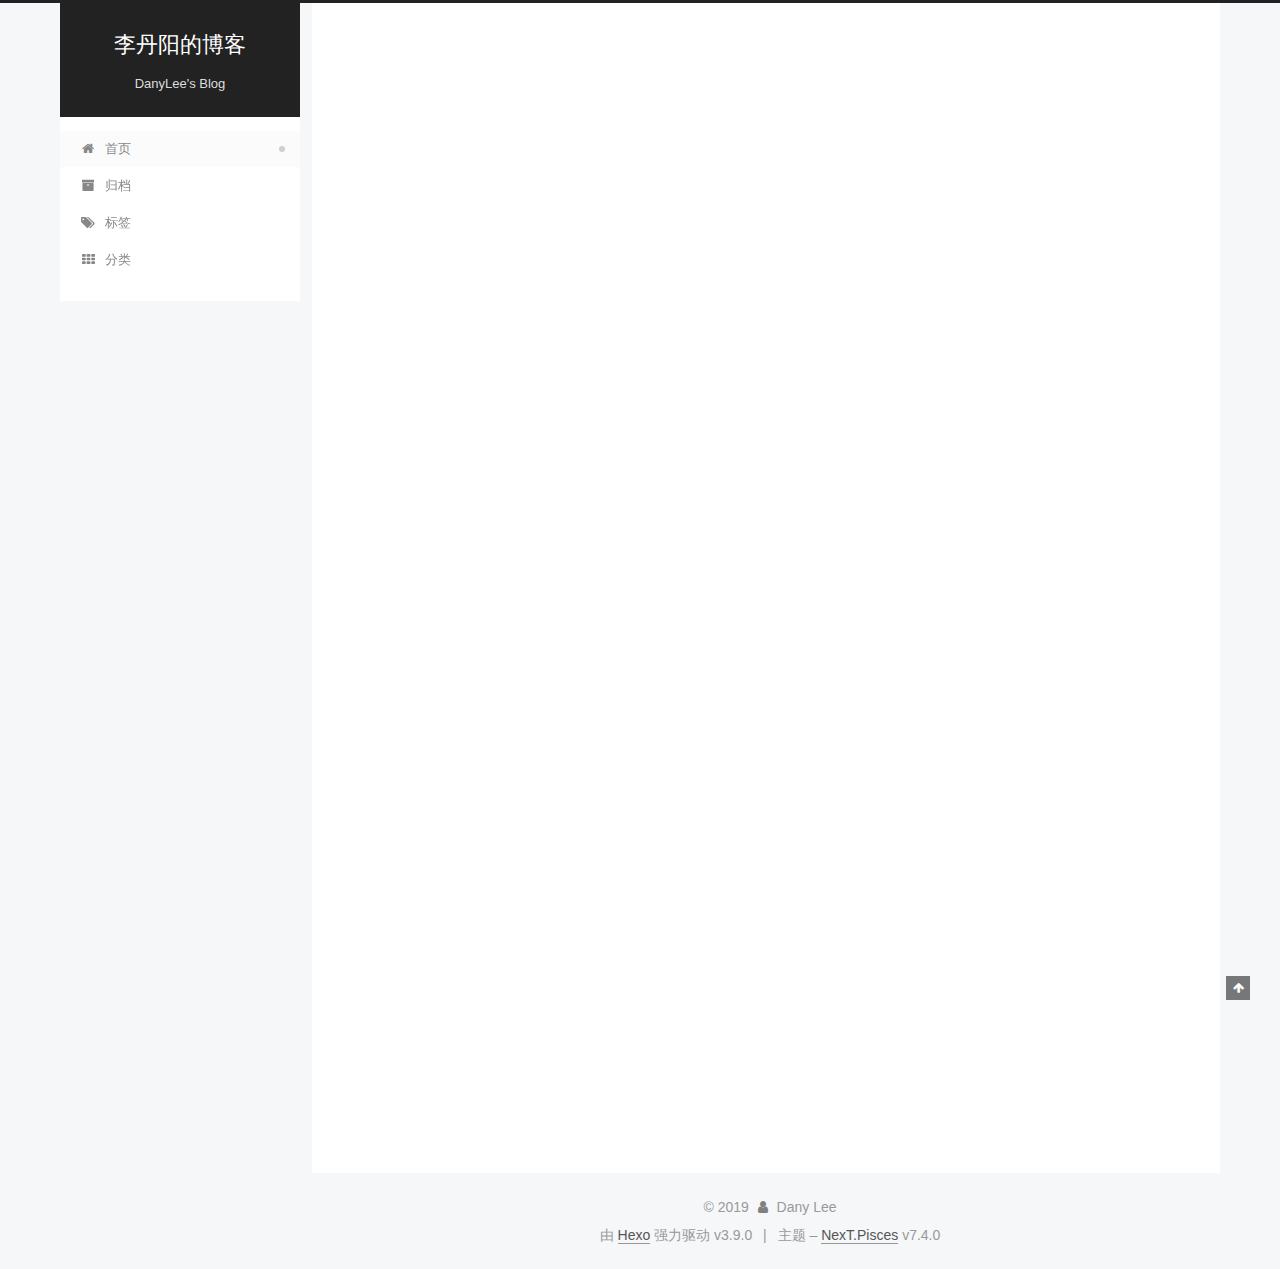
==== commit b985a35d: "Site updated: 2019-09-23 17:33:30" ====
--- a/index.html
+++ b/index.html
@@ -47,21 +47,21 @@
     path: '',
     motion: {"enable":true,"async":false,"transition":{"post_block":"fadeIn","post_header":"slideDownIn","post_body":"slideDownIn","coll_header":"slideLeftIn","sidebar":"slideUpIn"}},
     translation: {
-      copy_button: 'Kopieren',
-      copy_success: 'Kopiert',
-      copy_failure: 'Kopieren fehlgeschlagen'
+      copy_button: '复制',
+      copy_success: '复制成功',
+      copy_failure: '复制失败'
     },
     sidebarPadding: 40
   };
 </script>
 
   <meta property="og:type" content="website">
-<meta property="og:title" content="Hexo">
+<meta property="og:title" content="李丹阳的博客">
 <meta property="og:url" content="http://yoursite.com/index.html">
-<meta property="og:site_name" content="Hexo">
+<meta property="og:site_name" content="李丹阳的博客">
 <meta property="og:locale" content="zh-Hans">
 <meta name="twitter:card" content="summary">
-<meta name="twitter:title" content="Hexo">
+<meta name="twitter:title" content="李丹阳的博客">
   <link rel="canonical" href="http://yoursite.com/">
 
 
@@ -76,7 +76,7 @@
   };
 </script>
 
-  <title>Hexo</title>
+  <title>李丹阳的博客</title>
   
 
 
@@ -123,14 +123,16 @@
     <div>
       <a href="/" class="brand" rel="start">
         <span class="logo-line-before"><i></i></span>
-        <span class="site-title">Hexo</span>
+        <span class="site-title">李丹阳的博客</span>
         <span class="logo-line-after"><i></i></span>
       </a>
     </div>
+        <p class="site-subtitle">DanyLee's Blog</p>
+      
   </div>
 
   <div class="site-nav-toggle">
-    <button aria-label="Navigationsleiste an/ausschalten">
+    <button aria-label="切换导航栏">
       <span class="btn-bar"></span>
       <span class="btn-bar"></span>
       <span class="btn-bar"></span>
@@ -150,7 +152,7 @@
       
     
 
-    <a href="/" rel="section"><i class="menu-item-icon fa fa-fw fa-home"></i> <br>Startseite</a>
+    <a href="/" rel="section"><i class="menu-item-icon fa fa-fw fa-home"></i> <br>首页</a>
 
   </li>
       
@@ -161,7 +163,29 @@
       
     
 
-    <a href="/archives/" rel="section"><i class="menu-item-icon fa fa-fw fa-archive"></i> <br>Archiv</a>
+    <a href="/archives/" rel="section"><i class="menu-item-icon fa fa-fw fa-archive"></i> <br>归档</a>
+
+  </li>
+      
+      
+      
+        
+        <li class="menu-item menu-item-tags">
+      
+    
+
+    <a href="/tags/" rel="section"><i class="menu-item-icon fa fa-fw fa-tags"></i> <br>标签</a>
+
+  </li>
+      
+      
+      
+        
+        <li class="menu-item menu-item-categories">
+      
+    
+
+    <a href="/categories/" rel="section"><i class="menu-item-icon fa fa-fw fa-th"></i> <br>分类</a>
 
   </li>
   </ul>
@@ -193,13 +217,13 @@
     <link itemprop="mainEntityOfPage" href="http://yoursite.com/2019/09/23/hello-world/">
 
     <span hidden itemprop="author" itemscope itemtype="http://schema.org/Person">
-      <meta itemprop="name" content="John Doe">
+      <meta itemprop="name" content="Dany Lee">
       <meta itemprop="description" content="">
-      <meta itemprop="image" content="/images/avatar.gif">
+      <meta itemprop="image" content="/uploads/head_image.jpg">
     </span>
 
     <span hidden itemprop="publisher" itemscope itemtype="http://schema.org/Organization">
-      <meta itemprop="name" content="Hexo">
+      <meta itemprop="name" content="李丹阳的博客">
     </span>
       <header class="post-header">
         <h1 class="post-title" itemprop="name headline">
@@ -213,13 +237,13 @@
               <span class="post-meta-item-icon">
                 <i class="fa fa-calendar-o"></i>
               </span>
-              <span class="post-meta-item-text">Veröffentlicht am</span>
+              <span class="post-meta-item-text">发表于</span>
 
               
                 
               
 
-              <time title="Erstellt: 2019-09-23 09:35:13" itemprop="dateCreated datePublished" datetime="2019-09-23T09:35:13+08:00">2019-09-23</time>
+              <time title="创建时间：2019-09-23 09:35:13" itemprop="dateCreated datePublished" datetime="2019-09-23T09:35:13+08:00">2019-09-23</time>
             </span>
           
 
@@ -290,10 +314,10 @@
 
       <ul class="sidebar-nav motion-element">
         <li class="sidebar-nav-toc">
-          Inhaltsverzeichnis
+          文章目录
         </li>
         <li class="sidebar-nav-overview">
-          Übersicht
+          站点概览
         </li>
       </ul>
 
@@ -304,7 +328,10 @@
 
       <div class="site-overview-wrap sidebar-panel">
         <div class="site-author motion-element" itemprop="author" itemscope itemtype="http://schema.org/Person">
-  <p class="site-author-name" itemprop="name">John Doe</p>
+    <img class="site-author-image" itemprop="image"
+      src="/uploads/head_image.jpg"
+      alt="Dany Lee">
+  <p class="site-author-name" itemprop="name">Dany Lee</p>
   <div class="site-description" itemprop="description"></div>
 </div>
   <nav class="site-state motion-element">
@@ -313,11 +340,46 @@
           <a href="/archives/">
         
           <span class="site-state-item-count">1</span>
-          <span class="site-state-item-name">Artikel</span>
+          <span class="site-state-item-name">日志</span>
         </a>
       </div>
     
   </nav>
+  <div class="links-of-author motion-element">
+      <span class="links-of-author-item">
+      
+      
+        
+      
+      
+        
+      
+        <a href="https://github.com/DanyLee19" title="GitHub &rarr; https://github.com/DanyLee19" rel="noopener" target="_blank"><i class="fa fa-fw fa-github"></i>GitHub</a>
+      </span>
+    
+      <span class="links-of-author-item">
+      
+      
+        
+      
+      
+        
+      
+        <a href="mailto:lidy19@mails.tsinghua.edu.com" title="E-Mail &rarr; mailto:lidy19@mails.tsinghua.edu.com" rel="noopener" target="_blank"><i class="fa fa-fw fa-envelope"></i>E-Mail</a>
+      </span>
+    
+      <span class="links-of-author-item">
+      
+      
+        
+      
+      
+        
+      
+        <a href="/" title="CSDN &rarr; "><i class="fa fa-fw fa-globe"></i>CSDN</a>
+      </span>
+    
+  </div>
 
 
 
@@ -337,11 +399,11 @@
   <span class="with-love" id="animate">
     <i class="fa fa-user"></i>
   </span>
-  <span class="author" itemprop="copyrightHolder">John Doe</span>
+  <span class="author" itemprop="copyrightHolder">Dany Lee</span>
 </div>
-  <div class="powered-by">Erstellt mit  <a href="https://hexo.io" class="theme-link" rel="noopener" target="_blank">Hexo</a> v3.9.0</div>
+  <div class="powered-by">由 <a href="https://hexo.io" class="theme-link" rel="noopener" target="_blank">Hexo</a> 强力驱动 v3.9.0</div>
   <span class="post-meta-divider">|</span>
-  <div class="theme-info">Design – <a href="https://theme-next.org" class="theme-link" rel="noopener" target="_blank">NexT.Pisces</a> v7.4.0</div>
+  <div class="theme-info">主题 – <a href="https://theme-next.org" class="theme-link" rel="noopener" target="_blank">NexT.Pisces</a> v7.4.0</div>
 
         
 
--- a/css/main.css
+++ b/css/main.css
@@ -1594,6 +1594,47 @@
   align-self: center;
   height: 30px;
 }
+#reward-container {
+  margin: 20px auto;
+  padding: 10px 0;
+  text-align: center;
+  width: 90%;
+}
+#reward-button {
+  background: #f44336;
+  border: 0;
+  border-radius: 5px;
+  color: #fff;
+  cursor: pointer;
+  display: inline-block;
+  letter-spacing: normal;
+  line-height: 2;
+  margin: 0;
+  outline: 0;
+  padding: 0 15px;
+  text-indent: 0;
+  text-shadow: none;
+  text-transform: none;
+  vertical-align: text-top;
+}
+#reward-button span:hover {
+  background: #f7877f;
+}
+#qr {
+  padding-top: 20px;
+}
+#qr a {
+  border: 0;
+}
+#qr img {
+  display: inline-block;
+  margin: 0.8em 2em 0 2em;
+  max-width: 100%;
+  width: 180px;
+}
+#qr p {
+  text-align: center;
+}
 .sidebar {
   background: #222;
   bottom: 0;
@@ -1674,7 +1715,7 @@
 }
 .links-of-author a::before,
 .links-of-author span.exturl::before {
-  background: #253e1c;
+  background: #44d030;
   border-radius: 50%;
   content: ' ';
   display: inline-block;
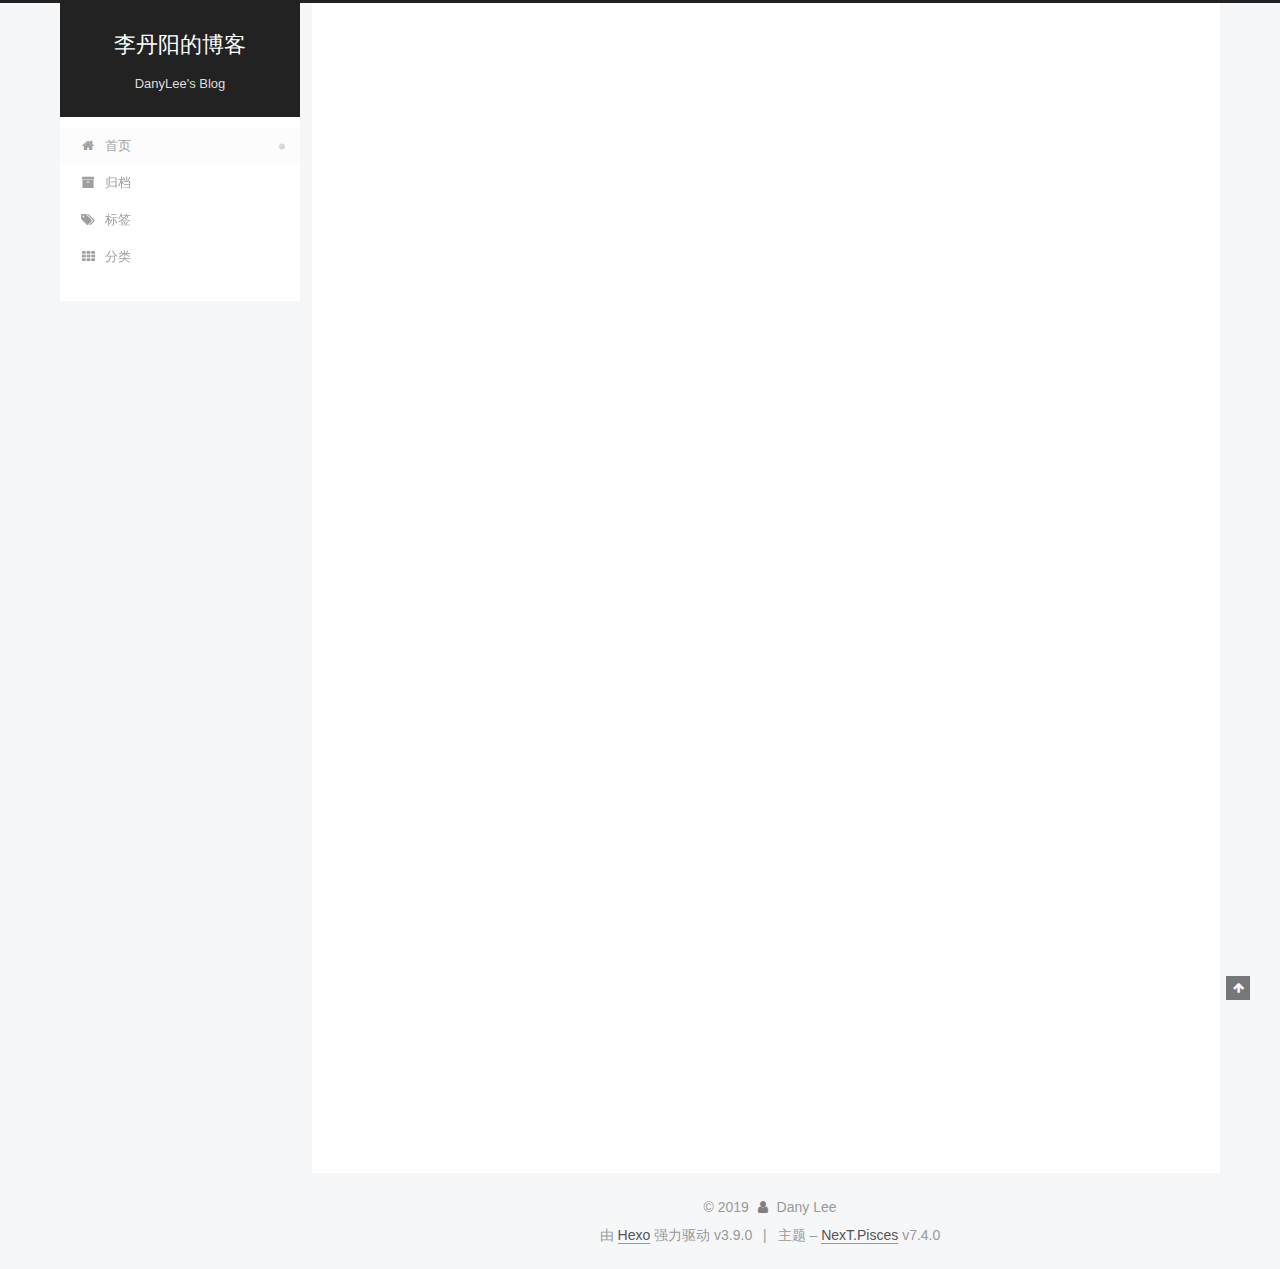
==== commit 2a649c37: "Site updated: 2019-09-23 19:04:56" ====
--- a/index.html
+++ b/index.html
@@ -368,17 +368,6 @@
         <a href="mailto:lidy19@mails.tsinghua.edu.com" title="E-Mail &rarr; mailto:lidy19@mails.tsinghua.edu.com" rel="noopener" target="_blank"><i class="fa fa-fw fa-envelope"></i>E-Mail</a>
       </span>
     
-      <span class="links-of-author-item">
-      
-      
-        
-      
-      
-        
-      
-        <a href="/" title="CSDN &rarr; "><i class="fa fa-fw fa-globe"></i>CSDN</a>
-      </span>
-    
   </div>
 
 
@@ -426,6 +415,9 @@
   
 
 
+    
+  
+  <script color='0,0,255' opacity='0.5' zIndex='-1' count='99' src="/lib/canvas-nest/canvas-nest.min.js"></script>
   <script src="/lib/anime.min.js?v=3.1.0"></script>
   <script src="/lib/velocity/velocity.min.js?v=1.2.1"></script>
   <script src="/lib/velocity/velocity.ui.min.js?v=1.2.1"></script>
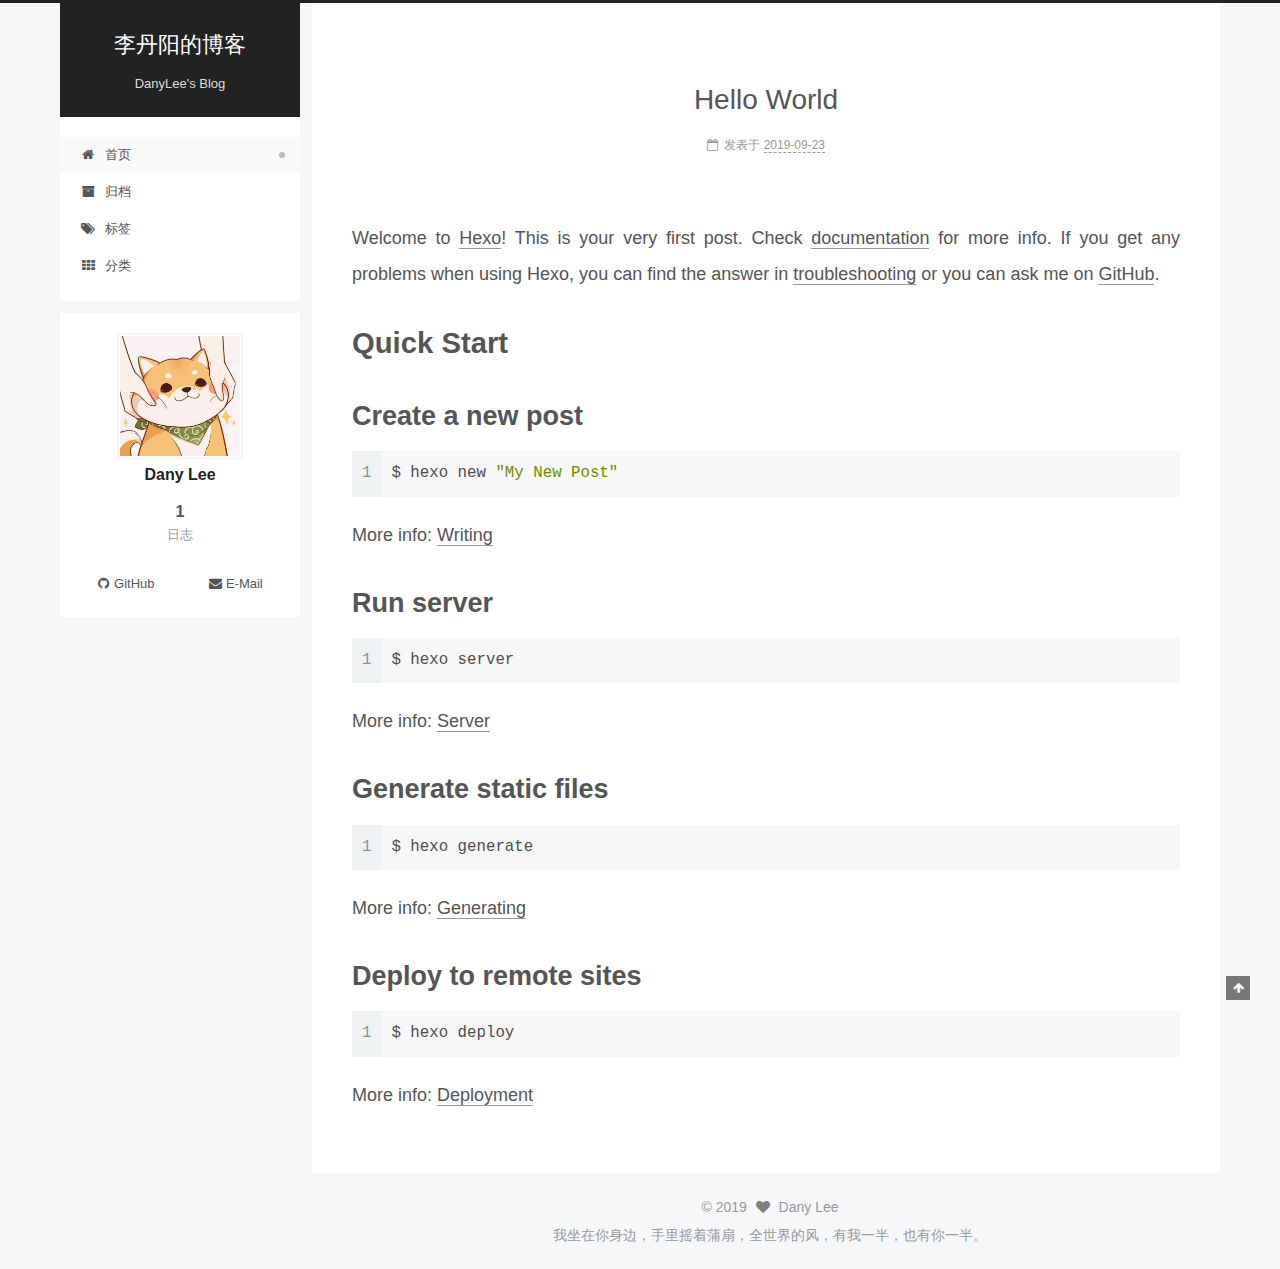
==== commit 6505557b: "Site updated: 2019-09-23 20:37:17" ====
--- a/index.html
+++ b/index.html
@@ -45,7 +45,7 @@
     },
     localsearch: {"enable":false,"trigger":"auto","top_n_per_article":1,"unescape":false,"preload":false},
     path: '',
-    motion: {"enable":true,"async":false,"transition":{"post_block":"fadeIn","post_header":"slideDownIn","post_body":"slideDownIn","coll_header":"slideLeftIn","sidebar":"slideUpIn"}},
+    motion: {"enable":false,"async":false,"transition":{"post_block":"fadeIn","post_header":"slideDownIn","post_body":"slideDownIn","coll_header":"slideLeftIn","sidebar":"slideUpIn"}},
     translation: {
       copy_button: '复制',
       copy_success: '复制成功',
@@ -113,7 +113,7 @@
 </head>
 
 <body itemscope itemtype="http://schema.org/WebPage" lang="zh-Hans">
-  <div class="container use-motion">
+  <div class="container">
     <div class="headband"></div>
 
     <header id="header" class="header" itemscope itemtype="http://schema.org/WPHeader">
@@ -386,13 +386,13 @@
       <div class="footer-inner">
         <div class="copyright">&copy; <span itemprop="copyrightYear">2019</span>
   <span class="with-love" id="animate">
-    <i class="fa fa-user"></i>
+    <i class="fa fa-heart"></i>
   </span>
   <span class="author" itemprop="copyrightHolder">Dany Lee</span>
 </div>
-  <div class="powered-by">由 <a href="https://hexo.io" class="theme-link" rel="noopener" target="_blank">Hexo</a> 强力驱动 v3.9.0</div>
-  <span class="post-meta-divider">|</span>
-  <div class="theme-info">主题 – <a href="https://theme-next.org" class="theme-link" rel="noopener" target="_blank">NexT.Pisces</a> v7.4.0</div>
+  <div class="footer-note">
+  我坐在你身边，手里摇着蒲扇，全世界的风，有我一半，也有你一半。
+  </div>
 
         
 
@@ -415,13 +415,8 @@
   
 
 
-    
-  
-  <script color='0,0,255' opacity='0.5' zIndex='-1' count='99' src="/lib/canvas-nest/canvas-nest.min.js"></script>
   <script src="/lib/anime.min.js?v=3.1.0"></script>
-  <script src="/lib/velocity/velocity.min.js?v=1.2.1"></script>
-  <script src="/lib/velocity/velocity.ui.min.js?v=1.2.1"></script>
-<script src="/js/utils.js?v=7.4.0"></script><script src="/js/motion.js?v=7.4.0"></script>
+<script src="/js/utils.js?v=7.4.0"></script>
 <script src="/js/schemes/pisces.js?v=7.4.0"></script>
 <script src="/js/next-boot.js?v=7.4.0"></script>
 
--- a/css/main.css
+++ b/css/main.css
@@ -1715,7 +1715,7 @@
 }
 .links-of-author a::before,
 .links-of-author span.exturl::before {
-  background: #44d030;
+  background: #ffd254;
   border-radius: 50%;
   content: ' ';
   display: inline-block;
@@ -1964,11 +1964,15 @@
 .footer-inner {
   text-align: center;
 }
+#animate {
+  animation: iconAnimate 1.33s ease-in-out infinite;
+}
 .with-love {
   color: #808080;
   display: inline-block;
   margin: 0 5px;
 }
+.footer-note,
 .powered-by,
 .theme-info {
   display: inline-block;
@@ -2504,7 +2508,6 @@
   box-sizing: border-box;
   color: #555;
   width: 240px;
-  opacity: 0;
 }
 .sidebar-inner.affix {
   position: fixed;
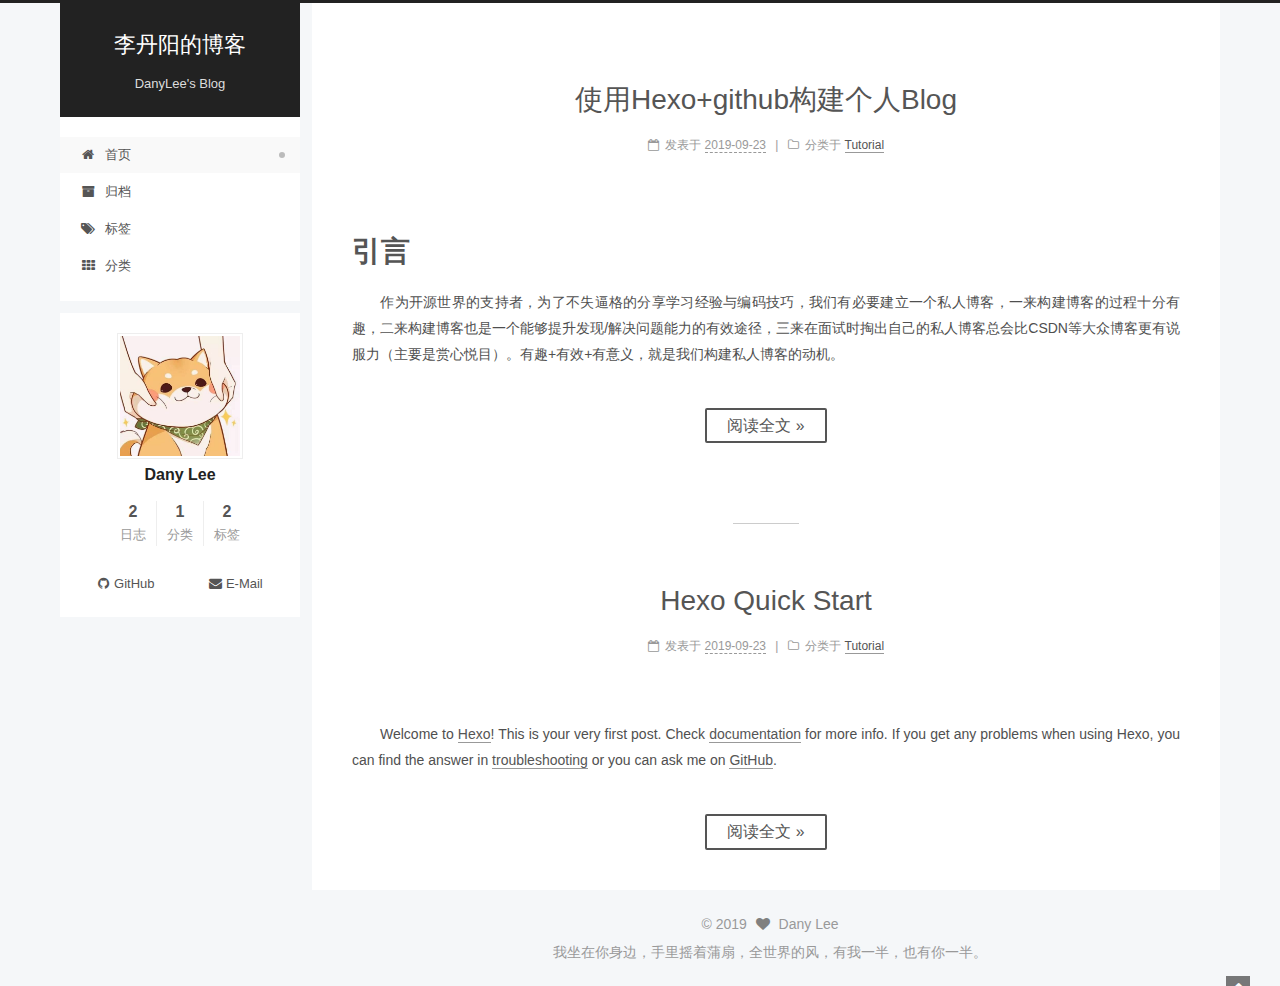
==== commit 941f1a05: "Site updated: 2019-09-23 23:23:19" ====
--- a/index.html
+++ b/index.html
@@ -214,7 +214,7 @@
   
   
   <div class="post-block home">
-    <link itemprop="mainEntityOfPage" href="http://yoursite.com/2019/09/23/hello-world/">
+    <link itemprop="mainEntityOfPage" href="http://yoursite.com/2019/09/23/hexo-tutorial/">
 
     <span hidden itemprop="author" itemscope itemtype="http://schema.org/Person">
       <meta itemprop="name" content="Dany Lee">
@@ -228,7 +228,7 @@
       <header class="post-header">
         <h1 class="post-title" itemprop="name headline">
             
-            <a href="/2019/09/23/hello-world/" class="post-title-link" itemprop="url">Hello World</a>
+            <a href="/2019/09/23/hexo-tutorial/" class="post-title-link" itemprop="url">使用Hexo+github构建个人Blog</a>
           
         </h1>
 
@@ -243,7 +243,24 @@
                 
               
 
-              <time title="创建时间：2019-09-23 09:35:13" itemprop="dateCreated datePublished" datetime="2019-09-23T09:35:13+08:00">2019-09-23</time>
+              <time title="创建时间：2019-09-23 22:28:43 / 修改时间：23:13:40" itemprop="dateCreated datePublished" datetime="2019-09-23T22:28:43+08:00">2019-09-23</time>
+            </span>
+          
+            
+
+            
+          
+            <span class="post-meta-item">
+              <span class="post-meta-item-icon">
+                <i class="fa fa-folder-o"></i>
+              </span>
+              <span class="post-meta-item-text">分类于</span>
+              
+                <span itemprop="about" itemscope itemtype="http://schema.org/Thing"><a href="/categories/Tutorial/" itemprop="url" rel="index"><span itemprop="name">Tutorial</span></a></span>
+
+                
+                
+              
             </span>
           
 
@@ -258,20 +275,110 @@
     <div class="post-body" itemprop="articleBody">
 
       
-          <p>Welcome to <a href="https://hexo.io/" target="_blank" rel="noopener">Hexo</a>! This is your very first post. Check <a href="https://hexo.io/docs/" target="_blank" rel="noopener">documentation</a> for more info. If you get any problems when using Hexo, you can find the answer in <a href="https://hexo.io/docs/troubleshooting.html" target="_blank" rel="noopener">troubleshooting</a> or you can ask me on <a href="https://github.com/hexojs/hexo/issues" target="_blank" rel="noopener">GitHub</a>.</p>
-<h2 id="Quick-Start"><a href="#Quick-Start" class="headerlink" title="Quick Start"></a>Quick Start</h2><h3 id="Create-a-new-post"><a href="#Create-a-new-post" class="headerlink" title="Create a new post"></a>Create a new post</h3><figure class="highlight bash"><table><tr><td class="gutter"><pre><span class="line">1</span><br></pre></td><td class="code"><pre><span class="line">$ hexo new <span class="string">"My New Post"</span></span><br></pre></td></tr></table></figure>
-
-<p>More info: <a href="https://hexo.io/docs/writing.html" target="_blank" rel="noopener">Writing</a></p>
-<h3 id="Run-server"><a href="#Run-server" class="headerlink" title="Run server"></a>Run server</h3><figure class="highlight bash"><table><tr><td class="gutter"><pre><span class="line">1</span><br></pre></td><td class="code"><pre><span class="line">$ hexo server</span><br></pre></td></tr></table></figure>
-
-<p>More info: <a href="https://hexo.io/docs/server.html" target="_blank" rel="noopener">Server</a></p>
-<h3 id="Generate-static-files"><a href="#Generate-static-files" class="headerlink" title="Generate static files"></a>Generate static files</h3><figure class="highlight bash"><table><tr><td class="gutter"><pre><span class="line">1</span><br></pre></td><td class="code"><pre><span class="line">$ hexo generate</span><br></pre></td></tr></table></figure>
-
-<p>More info: <a href="https://hexo.io/docs/generating.html" target="_blank" rel="noopener">Generating</a></p>
-<h3 id="Deploy-to-remote-sites"><a href="#Deploy-to-remote-sites" class="headerlink" title="Deploy to remote sites"></a>Deploy to remote sites</h3><figure class="highlight bash"><table><tr><td class="gutter"><pre><span class="line">1</span><br></pre></td><td class="code"><pre><span class="line">$ hexo deploy</span><br></pre></td></tr></table></figure>
-
-<p>More info: <a href="https://hexo.io/docs/deployment.html" target="_blank" rel="noopener">Deployment</a></p>
-
+          <h2 id="引言"><a href="#引言" class="headerlink" title="引言"></a>引言</h2><p>&emsp;&emsp;作为开源世界的支持者，为了不失逼格的分享学习经验与编码技巧，我们有必要建立一个私人博客，一来构建博客的过程十分有趣，二来构建博客也是一个能够提升发现/解决问题能力的有效途径，三来在面试时掏出自己的私人博客总会比CSDN等大众博客更有说服力（主要是赏心悦目）。有趣+有效+有意义，就是我们构建私人博客的动机。</p>
+          <!--noindex-->
+          
+            <div class="post-button text-center">
+              <a class="btn" href="/2019/09/23/hexo-tutorial/#more" rel="contents">
+                阅读全文 &raquo;
+              </a>
+            </div>
+          
+          <!--/noindex-->
+        
+      
+    </div>
+
+    
+    
+    
+      <footer class="post-footer">
+          <div class="post-eof"></div>
+        
+      </footer>
+  </div>
+  
+  
+  
+  </article>
+
+    
+        <article itemscope itemtype="http://schema.org/Article">
+  
+  
+  
+  <div class="post-block home">
+    <link itemprop="mainEntityOfPage" href="http://yoursite.com/2019/09/23/hexo-quick-start/">
+
+    <span hidden itemprop="author" itemscope itemtype="http://schema.org/Person">
+      <meta itemprop="name" content="Dany Lee">
+      <meta itemprop="description" content="">
+      <meta itemprop="image" content="/uploads/head_image.jpg">
+    </span>
+
+    <span hidden itemprop="publisher" itemscope itemtype="http://schema.org/Organization">
+      <meta itemprop="name" content="李丹阳的博客">
+    </span>
+      <header class="post-header">
+        <h1 class="post-title" itemprop="name headline">
+            
+            <a href="/2019/09/23/hexo-quick-start/" class="post-title-link" itemprop="url">Hexo Quick Start</a>
+          
+        </h1>
+
+        <div class="post-meta">
+            <span class="post-meta-item">
+              <span class="post-meta-item-icon">
+                <i class="fa fa-calendar-o"></i>
+              </span>
+              <span class="post-meta-item-text">发表于</span>
+
+              
+                
+              
+
+              <time title="创建时间：2019-09-23 22:23:00 / 修改时间：23:14:02" itemprop="dateCreated datePublished" datetime="2019-09-23T22:23:00+08:00">2019-09-23</time>
+            </span>
+          
+            
+
+            
+          
+            <span class="post-meta-item">
+              <span class="post-meta-item-icon">
+                <i class="fa fa-folder-o"></i>
+              </span>
+              <span class="post-meta-item-text">分类于</span>
+              
+                <span itemprop="about" itemscope itemtype="http://schema.org/Thing"><a href="/categories/Tutorial/" itemprop="url" rel="index"><span itemprop="name">Tutorial</span></a></span>
+
+                
+                
+              
+            </span>
+          
+
+          
+
+        </div>
+      </header>
+
+    
+    
+    
+    <div class="post-body" itemprop="articleBody">
+
+      
+          <p>&emsp;&emsp;Welcome to <a href="https://hexo.io/" target="_blank" rel="noopener">Hexo</a>! This is your very first post. Check <a href="https://hexo.io/docs/" target="_blank" rel="noopener">documentation</a> for more info. If you get any problems when using Hexo, you can find the answer in <a href="https://hexo.io/docs/troubleshooting.html" target="_blank" rel="noopener">troubleshooting</a> or you can ask me on <a href="https://github.com/hexojs/hexo/issues" target="_blank" rel="noopener">GitHub</a>.</p>
+          <!--noindex-->
+          
+            <div class="post-button text-center">
+              <a class="btn" href="/2019/09/23/hexo-quick-start/#more" rel="contents">
+                阅读全文 &raquo;
+              </a>
+            </div>
+          
+          <!--/noindex-->
         
       
     </div>
@@ -339,8 +446,34 @@
         
           <a href="/archives/">
         
-          <span class="site-state-item-count">1</span>
+          <span class="site-state-item-count">2</span>
           <span class="site-state-item-name">日志</span>
+        </a>
+      </div>
+    
+      
+      
+      <div class="site-state-item site-state-categories">
+        
+          
+            <a href="/categories/">
+          
+        
+        <span class="site-state-item-count">1</span>
+        <span class="site-state-item-name">分类</span>
+        </a>
+      </div>
+    
+      
+      
+      <div class="site-state-item site-state-tags">
+        
+          
+            <a href="/tags/">
+          
+        
+        <span class="site-state-item-count">2</span>
+        <span class="site-state-item-name">标签</span>
         </a>
       </div>
     
--- a/css/main.css
+++ b/css/main.css
@@ -1,3 +1,27 @@
+#修改文章字体大小,
+article p {
+  font-family: 'Microsoft YaHei', 'SF Pro Display', Roboto, Noto, Arial, 'PingFang SC', sans-serif;
+  font-size: 14px;
+  color: #4f4f4f;
+  font-weight: 400;
+  line-height: 26px;
+  margin: 0 0 16px;
+}
+article h1,
+article h2,
+article h3,
+article h4,
+article h5,
+article h6,
+article h7,
+a,
+strong {
+  font-family: 'Microsoft YaHei', 'SF Pro Display', Roboto, Noto, Arial, 'PingFang SC', sans-serif;
+}
+.gutter pre span,
+.code pre span {
+  font: 400 14px Source Code monospace, PingFang SC, Microsoft YaHei, sans-serif !important;
+}
 html {
   line-height: 1.15; /* 1 */
   -webkit-text-size-adjust: 100%; /* 2 */
@@ -1715,7 +1739,7 @@
 }
 .links-of-author a::before,
 .links-of-author span.exturl::before {
-  background: #ffd254;
+  background: #288c8b;
   border-radius: 50%;
   content: ' ';
   display: inline-block;
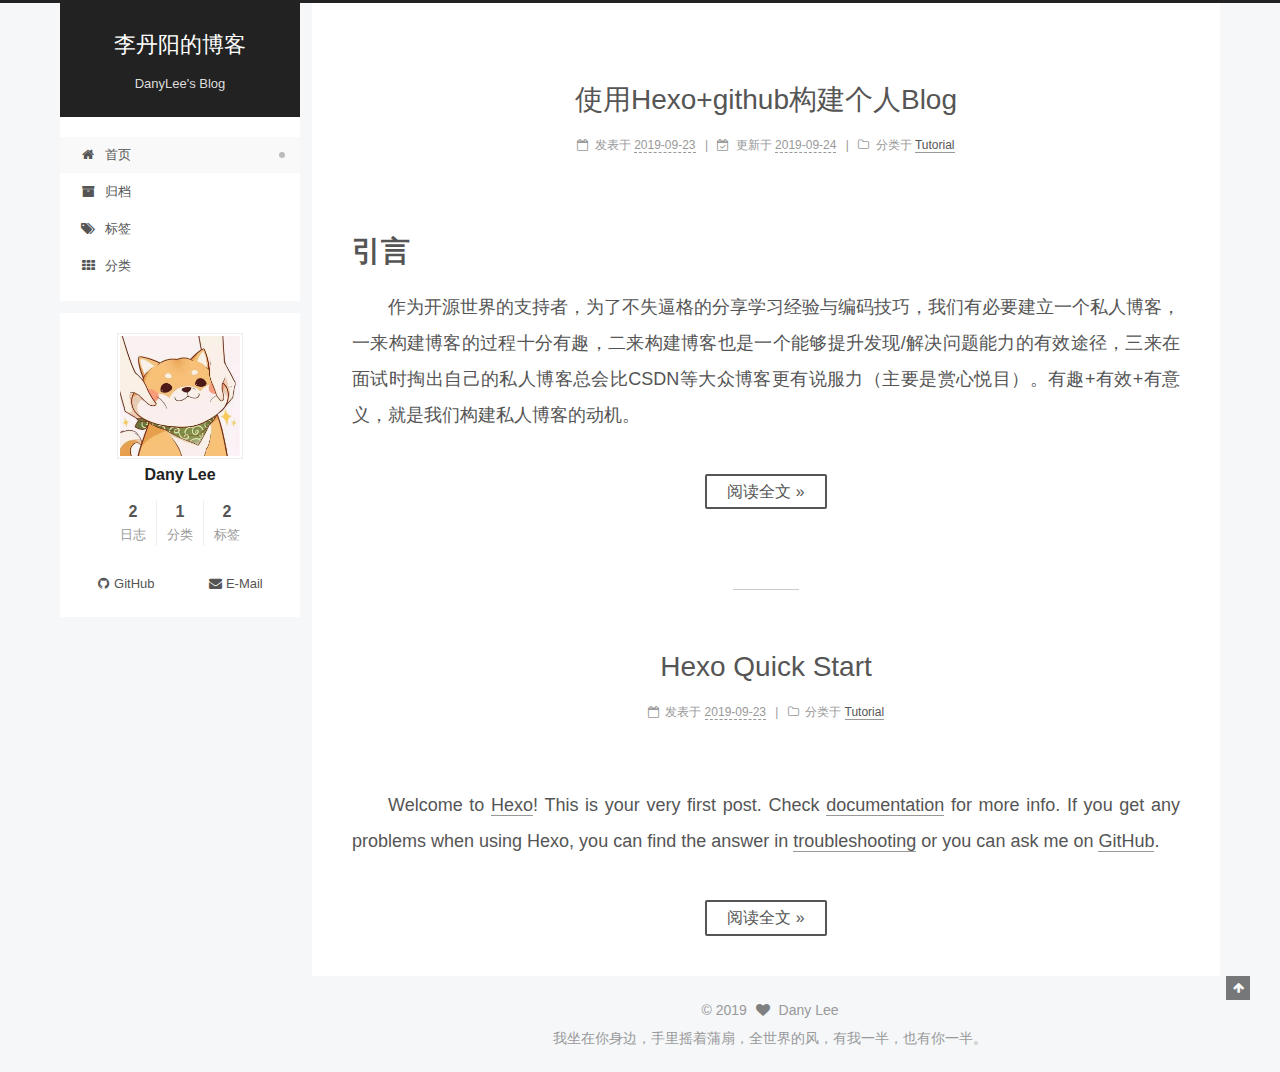
==== commit e7838f9d: "Site updated: 2019-09-24 11:44:54" ====
--- a/index.html
+++ b/index.html
@@ -243,11 +243,19 @@
                 
               
 
-              <time title="创建时间：2019-09-23 22:28:43 / 修改时间：23:13:40" itemprop="dateCreated datePublished" datetime="2019-09-23T22:28:43+08:00">2019-09-23</time>
+              <time title="创建时间：2019-09-23 22:28:43" itemprop="dateCreated datePublished" datetime="2019-09-23T22:28:43+08:00">2019-09-23</time>
             </span>
           
             
 
+            
+              <span class="post-meta-item">
+                <span class="post-meta-item-icon">
+                  <i class="fa fa-calendar-check-o"></i>
+                </span>
+                <span class="post-meta-item-text">更新于</span>
+                <time title="修改时间：2019-09-24 11:44:01" itemprop="dateModified" datetime="2019-09-24T11:44:01+08:00">2019-09-24</time>
+              </span>
             
           
             <span class="post-meta-item">
--- a/css/main.css
+++ b/css/main.css
@@ -1,27 +1,3 @@
-#修改文章字体大小,
-article p {
-  font-family: 'Microsoft YaHei', 'SF Pro Display', Roboto, Noto, Arial, 'PingFang SC', sans-serif;
-  font-size: 14px;
-  color: #4f4f4f;
-  font-weight: 400;
-  line-height: 26px;
-  margin: 0 0 16px;
-}
-article h1,
-article h2,
-article h3,
-article h4,
-article h5,
-article h6,
-article h7,
-a,
-strong {
-  font-family: 'Microsoft YaHei', 'SF Pro Display', Roboto, Noto, Arial, 'PingFang SC', sans-serif;
-}
-.gutter pre span,
-.code pre span {
-  font: 400 14px Source Code monospace, PingFang SC, Microsoft YaHei, sans-serif !important;
-}
 html {
   line-height: 1.15; /* 1 */
   -webkit-text-size-adjust: 100%; /* 2 */
@@ -1739,7 +1715,7 @@
 }
 .links-of-author a::before,
 .links-of-author span.exturl::before {
-  background: #288c8b;
+  background: #91bfff;
   border-radius: 50%;
   content: ' ';
   display: inline-block;
